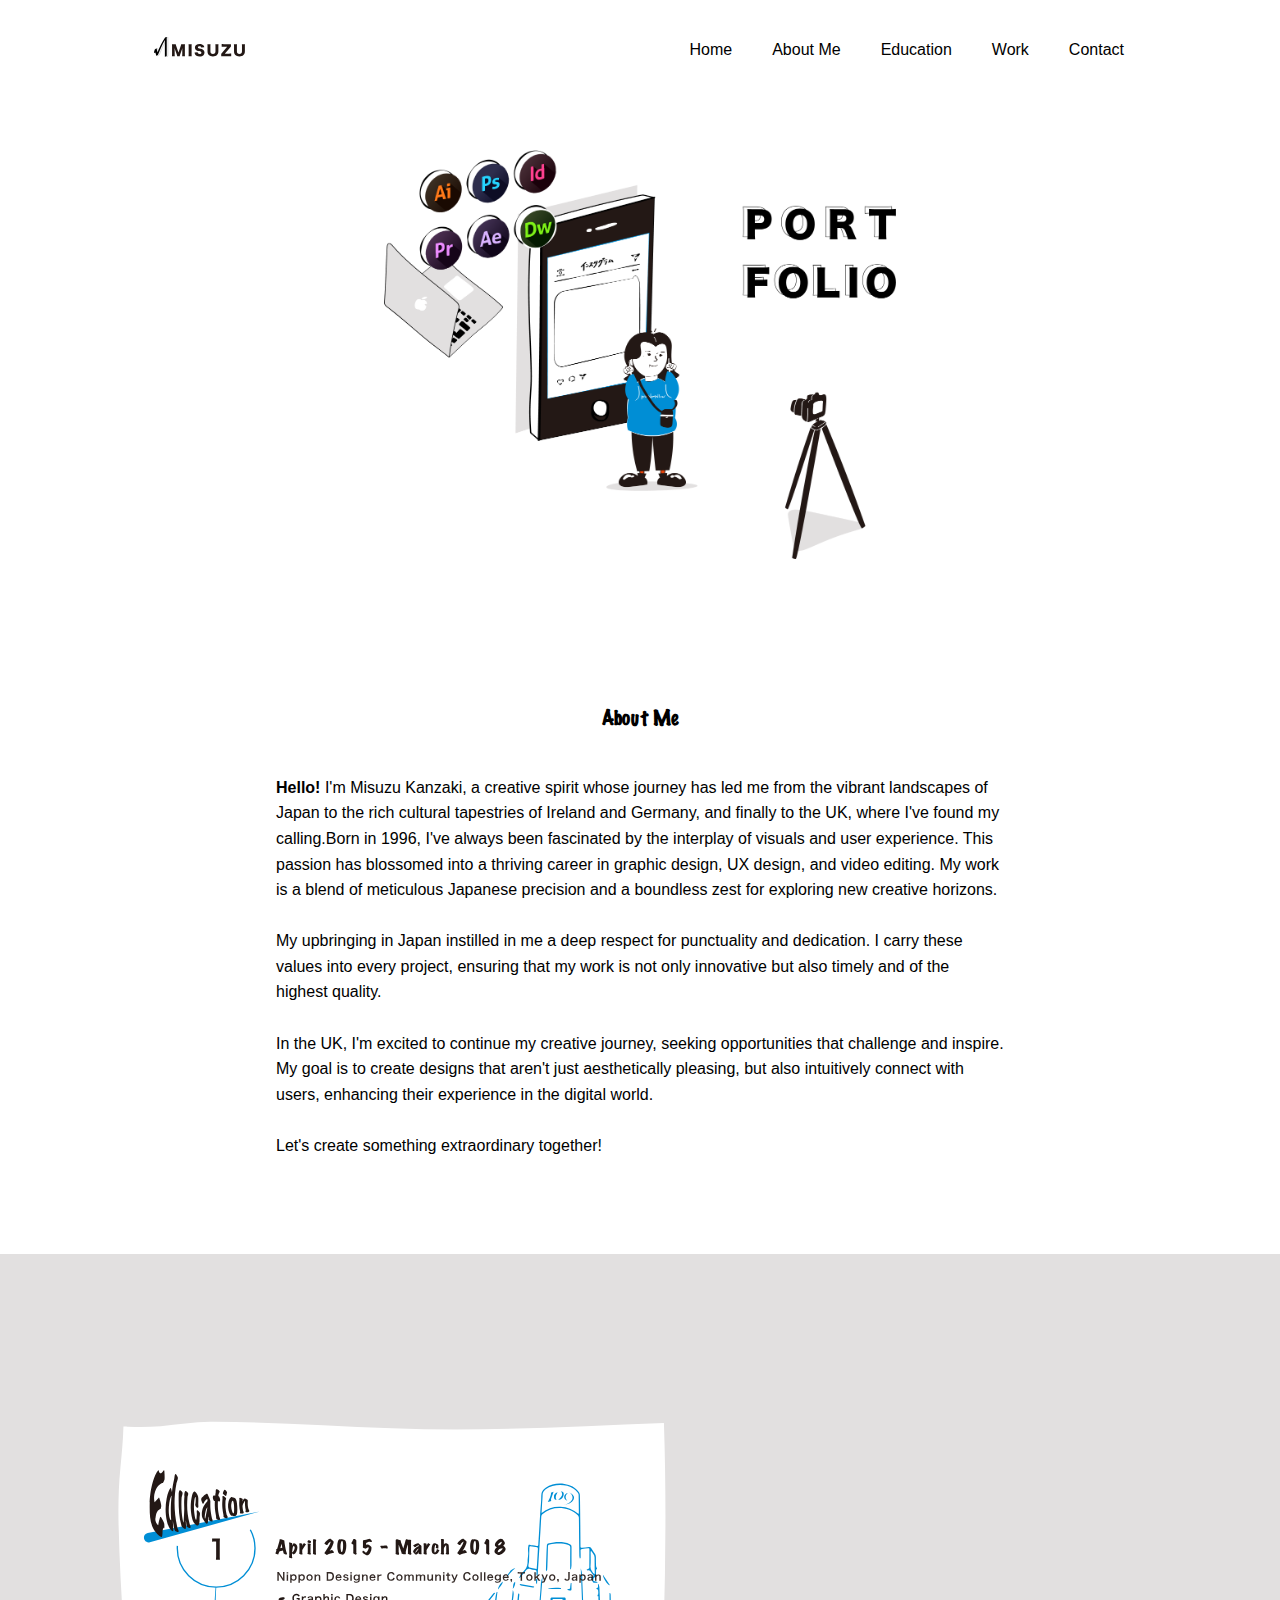
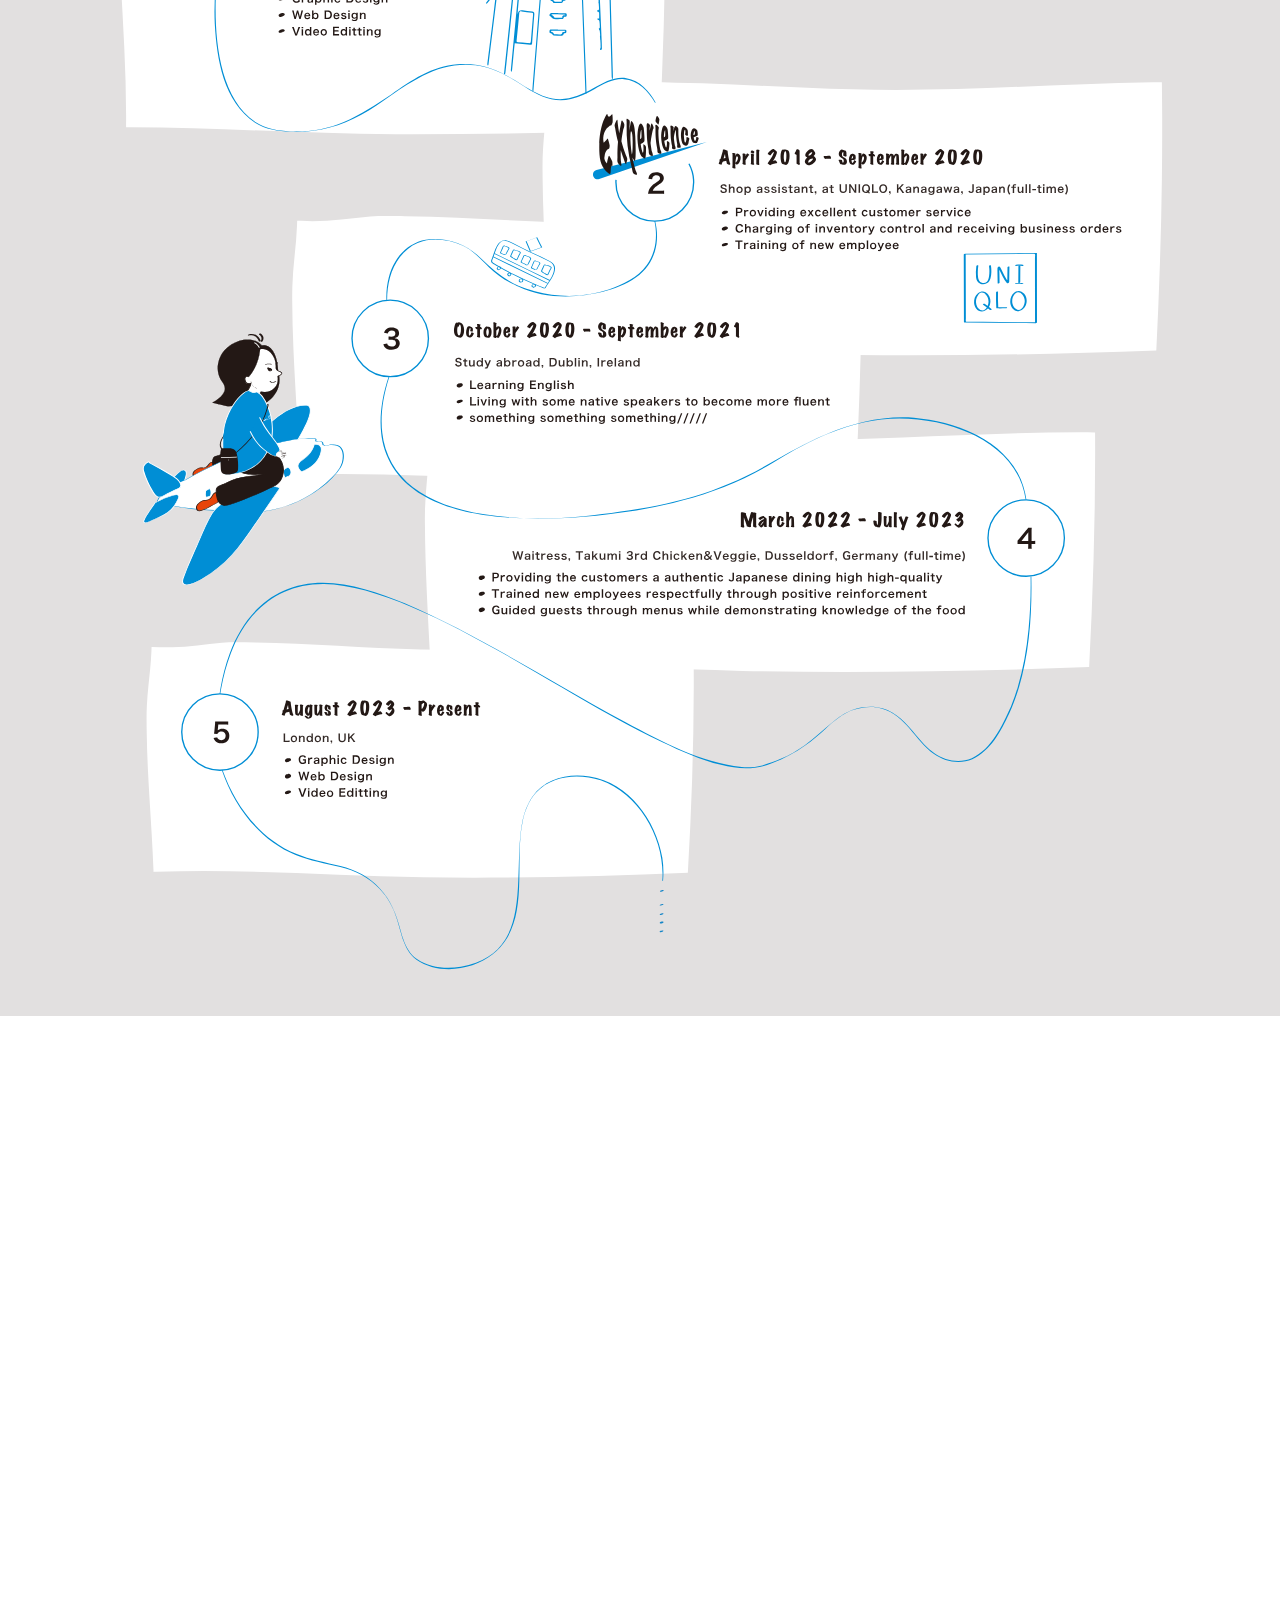
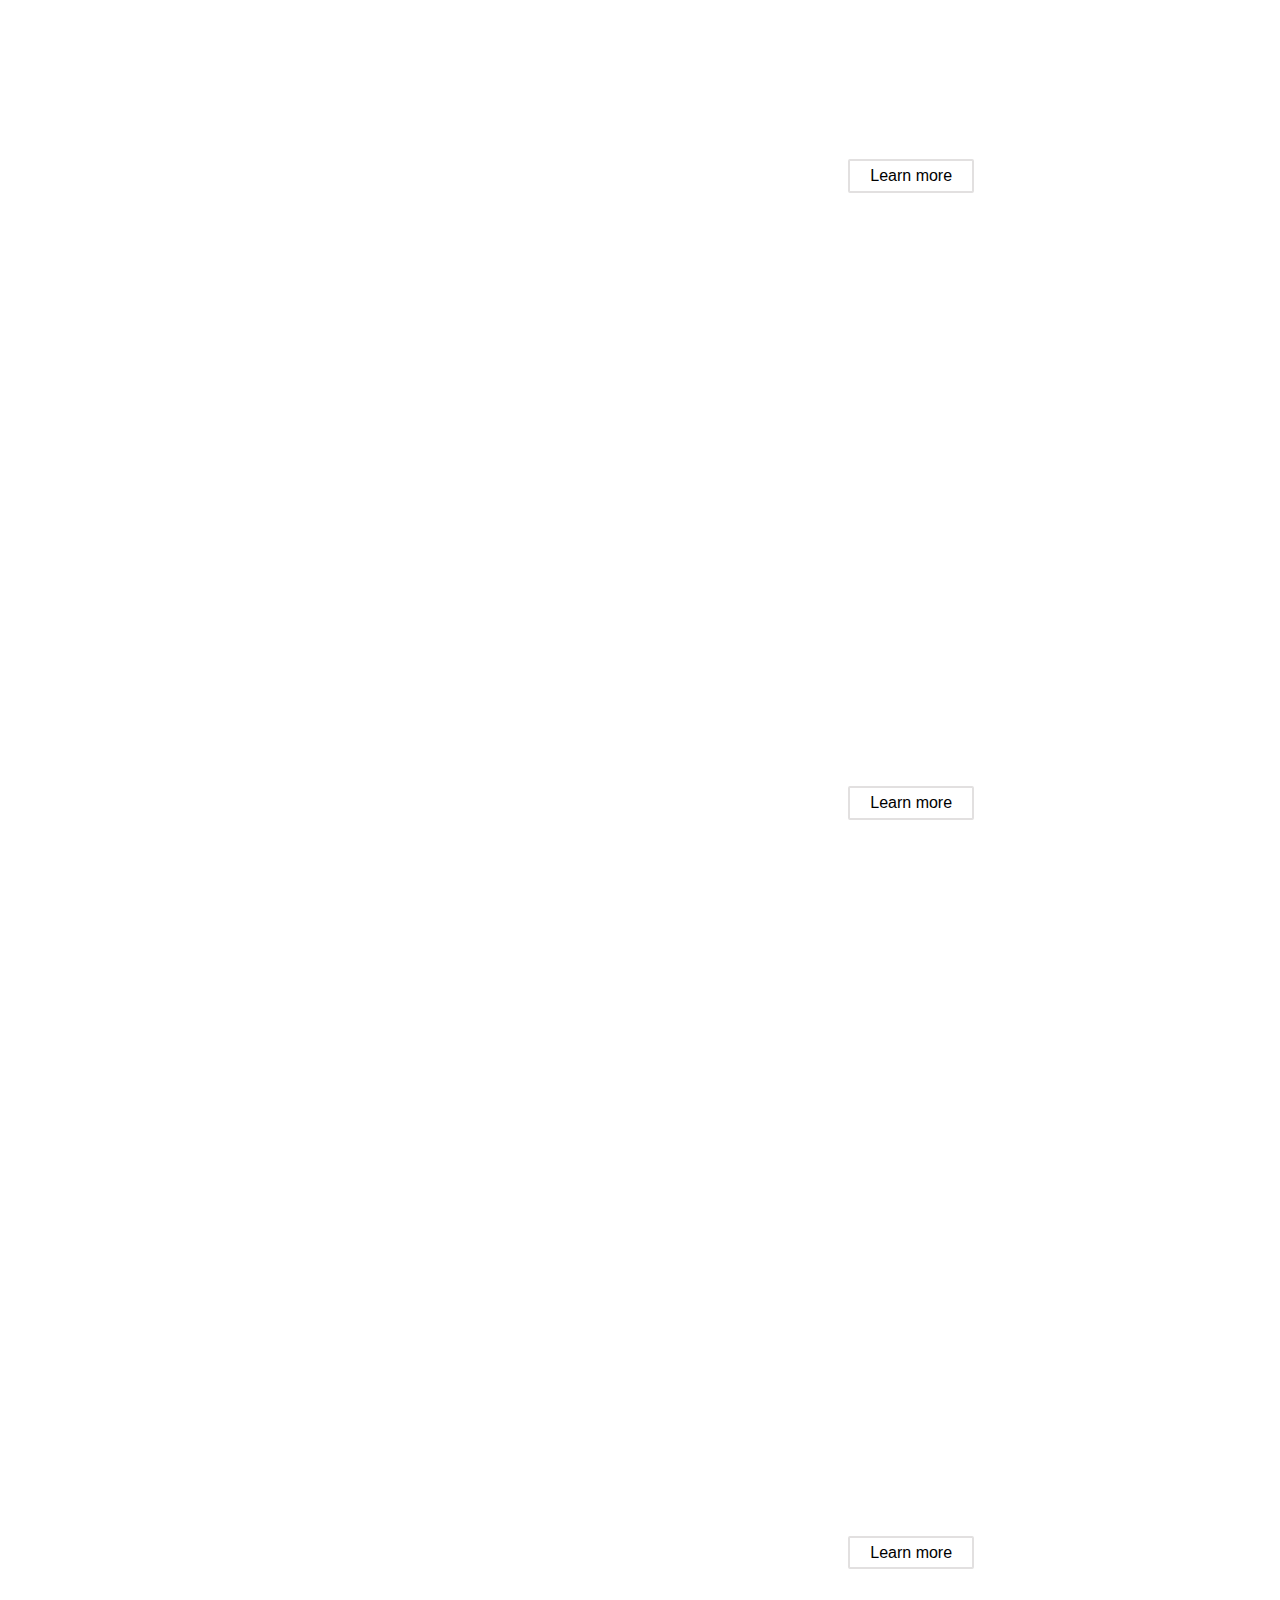
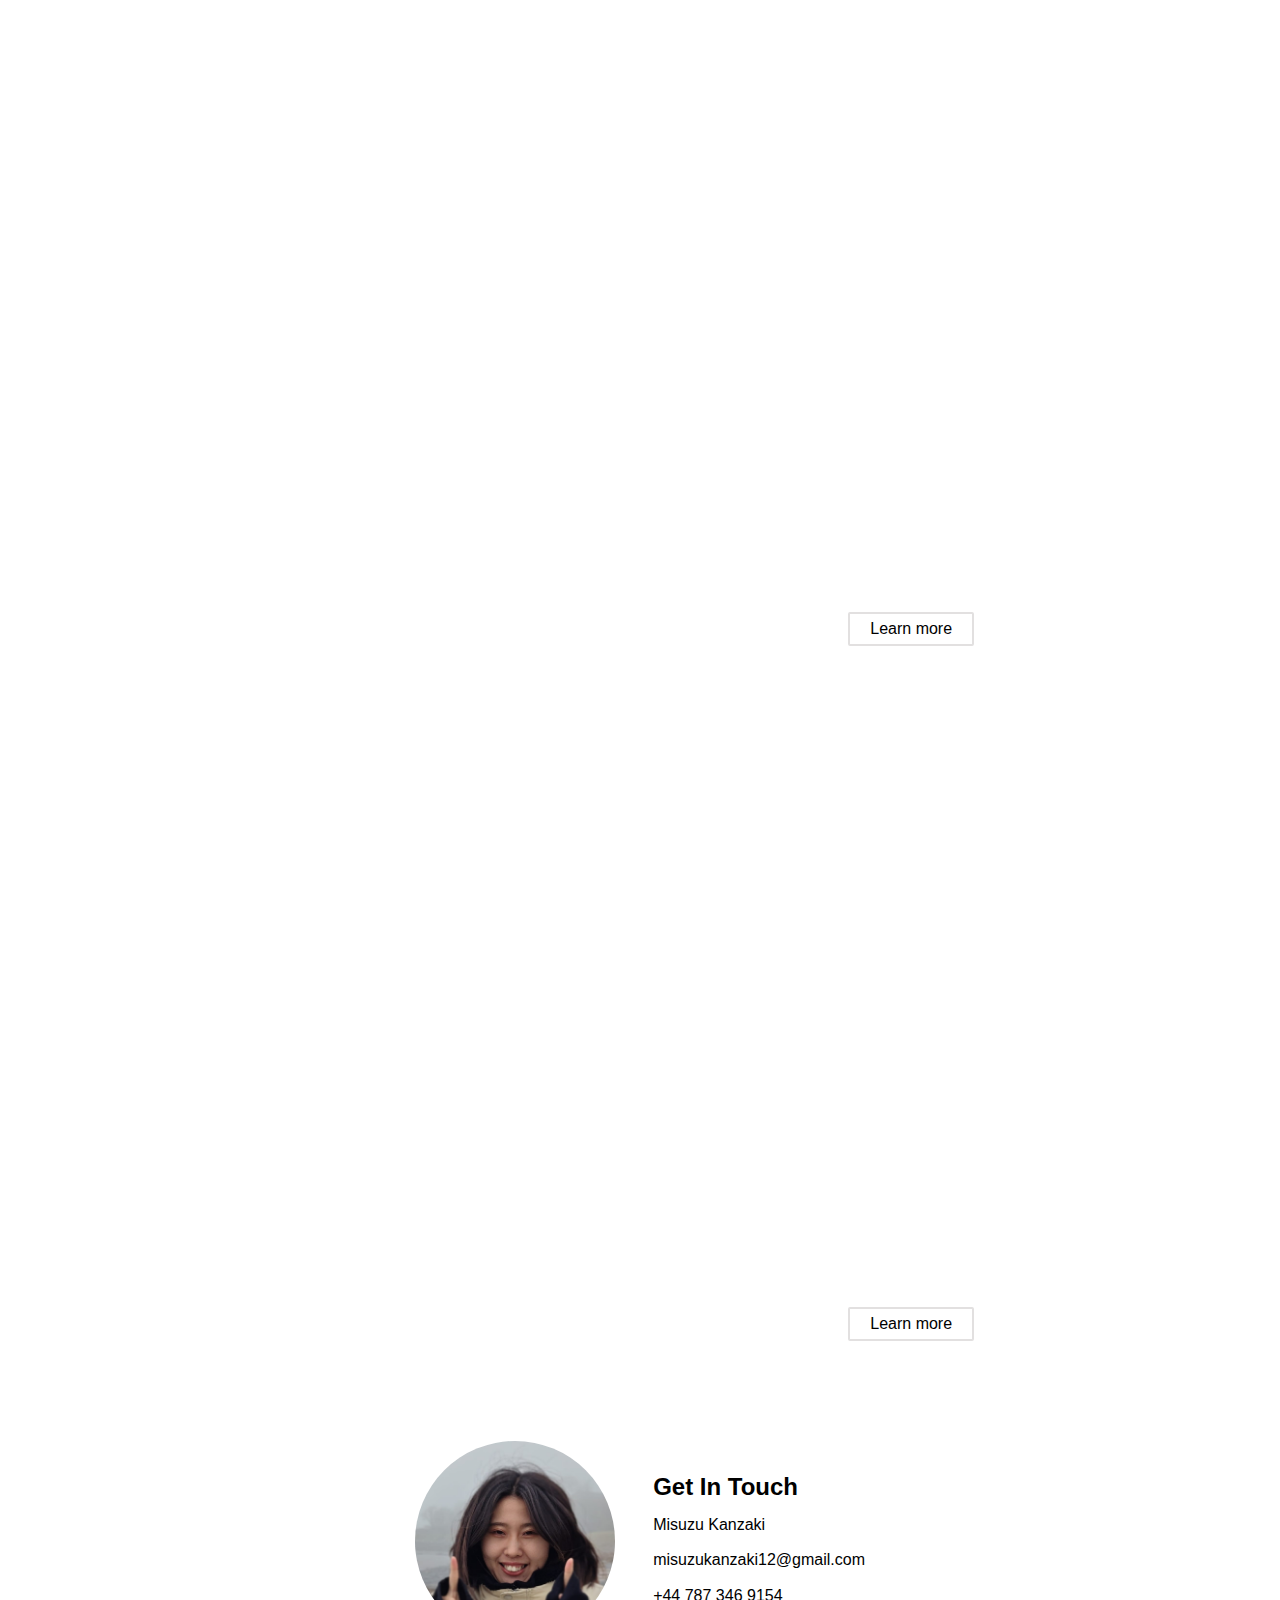
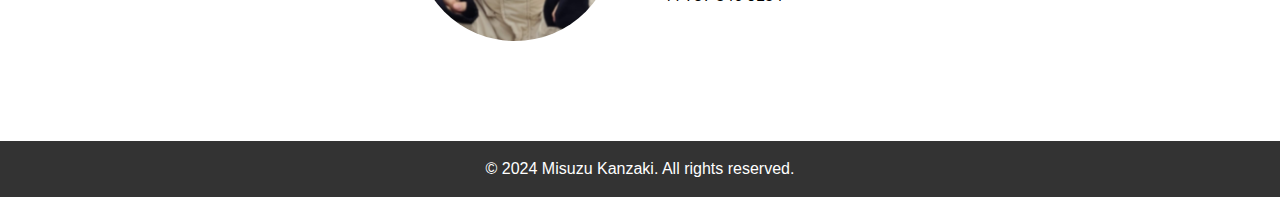
==== index.html @ 50c03e06 "Contact Page change and main image animations added" ====
<!DOCTYPE html>
<html lang="en">
  <head>
    <meta charset="UTF-8" />
    <meta name="viewport" content="width=device-width, initial-scale=1.0" />
    <title>Misuzu Portfolio</title>
    <link rel="stylesheet" href="style/global.css" type="text/css"/>
    <link rel="stylesheet" href="style/index.css" type="text/css"/>
    <script src="javascript/script.js"></script>
  </head>

  <body id="home">

    <header>

      <a id="logo" href="index.html">
        <img id="misuzu" src="images/index/misuzu.svg" alt="misuzu" />
      </a>
      
      <ul id="navlist" class="list">
        <li><a href="#home">Home</a></li>
        <li><a href="#about">About Me</a></li>
        <li><a href="#education">Education</a></li>
        <li><a href="#work">Work</a></li>
        <li><a href="#contact">Contact</a></li>
      </ul>

      <div id="menucontainer">
        <div id="togglebutton" class="hamburger" onclick="togglemenu()">☰</div>
        <ul id="navmenu" class="hidemenu">
          <li><a href="#home">Home</a></li>
          <li><a href="#about">About Me</a></li>
          <li><a href="#education">Education</a></li>
          <li><a href="#work">Work</a></li>
          <li><a href="#contact">Contact</a></li>
        </ul>
      </div>

    </header>

    <main>
      <div id="main-img-container">
        <img
          id="main-img"
          src="images/index/main.webp"
          alt="main"
        />
        <div id="white-flash"></div>
        <img id="flash" src="images/index/flash.svg" alt="flash">
        <img id="character" src="images/index/character.svg" alt="flash">
      </div>
      <section id="about">
        <h2>About Me</h2>
        <div class="content-wrapper">
          <p>
            <strong>Hello!</strong> I'm Misuzu Kanzaki, a creative spirit whose journey has led me from the vibrant landscapes of Japan to the rich cultural tapestries of Ireland and Germany, and finally to the UK, where I've found my calling.Born in 1996, I've always been fascinated by the interplay of visuals and user experience. This passion has blossomed into a thriving career in graphic design, UX design, and video editing. My work is a blend of meticulous Japanese precision and a boundless zest for exploring new creative horizons.

            <br><br>My upbringing in Japan instilled in me a deep respect for punctuality and dedication. I carry these values into every project, ensuring that my work is not only innovative but also timely and of the highest quality.

            <br><br>In the UK, I'm excited to continue my creative journey, seeking opportunities that challenge and inspire. My goal is to create designs that aren't just aesthetically pleasing, but also intuitively connect with users, enhancing their experience in the digital world.

            <br><br>Let's create something extraordinary together!
          </p>
        </div>
      </section>

      <section id="education">
        <img id="asset1" 
          src="images/index/asset 1.svg" 
          alt="asset 1" 
        />
        <div class="item">
          <img
            id="asset2"
            src="images/index/asset 2.svg"
            alt="asset 2"
            class="fade-in"
          />
        </div>
      </section>

      <section id="work">

          <div class="item">
            <img
              id="asset3"
              src="images/index/asset 3.webp"
              alt="asset 3"
              class="fade-in"
            />
          </div>
          
          <div class="item">
            <a href="html/branding.html" class="learn-more">Learn more</a>
          </div>

          <div class="item">
            <img
              id="asset4"
              src="images/index/asset 4.webp"
              alt="asset 4"
              class="fade-in"
            />
            <a href="html/editorial.html" class="learn-more">Learn more</a>
          </div>

          <div class="item">
            <img
              id="asset5"
              src="images/index/asset 5.webp"
              alt="asset 5"
              class="fade-in"
            />
            <a href="html/logo.html" class="learn-more">Learn more</a>
          </div>

          <div class="item">
            <img
              id="asset6"
              src="images/index/asset 6.webp"
              alt="asset 6"
              class="fade-in"
            />
            <a href="html/package.html" class="learn-more">Learn more</a>
          </div>

          <div class="item">
            <img
              id="asset7"
              src="images/index/asset 7.webp"
              alt="asset 7"
              class="fade-in"
            />
            <a href="html/web.html" class="learn-more">Learn more</a>
          </div>
          
      </section>

      <section id="contact">
        <img id="me" src="/images/index/me.jpg" alt="me">
        <div class="contact-container">
          <div class="contact-information-container">
            <h2>Get In Touch</h2>
            <p>Misuzu Kanzaki</p>
            <p>misuzukanzaki12@gmail.com</p>
            <p>+44 787 346 9154</p>
          </div>
        </div>
      </section>
    </main>

    <footer>
      <p>© 2024 Misuzu Kanzaki. All rights reserved.</p>
    </footer>

  </body>
</html>
---- style/global.css ----
/*typography*/
@font-face {
    font-family: "marker";
    src: url("../fonts/MarkerFelt.woff");
  }

/*Website format*/
* {
    margin: 0;
    padding: 0;
    box-sizing: border-box;
  }
  
  body {
    font-family: "segoe ui", tahoma, geneva, verdana, sans-serif;
    line-height: 1.6;
    margin: 0;
    padding: 100px 0 0 0;
    background-color: #ffffff;
  }
  
  h1,
  h2,
  h3,
  h4,
  h5,
  h6 {
    font-family: "montserrat", sans-serif;
  }

/*Header*/
header {
    display: flex;
    align-items: center;
    justify-content: space-between;
    padding: 5px 10px;
    position: fixed;
    top: 0px;
    left: 0;
    right: 0;
    z-index: 1000;
    background-color: #fff;
    height: 100px;
}
  
#logo {
    height: 35px;
    font-family: "marker";
    margin: 0 0 0 10%;
}
  
#misuzu {
    height: 20px;
    font-family: "marker";
    margin: 5% 0 0 20%;
}
  
#navlist {
    list-style-type: none;
    padding: 0;
    margin: 0 10% 0 0;
    display: flex;
}
  
#navlist li {
    margin: 10px 20px;
}
  
#navlist li a {
    text-decoration: none;
    color: inherit;
    white-space: nowrap;
}

#navlist li a :nth-child(1) {
  border-bottom: 1px solid black;
}
  
#navlist li a:hover {
    color: #007bff;
}
  
/* hamburger menu */
#menucontainer {
    position: fixed;
    top: 0;
    right: -250px;
    width: 250px;
    height: 100%;
    background-color: #e2e0e0;
    transition: right 0.3s ease;
    display: flex;
    flex-direction: column;
    align-items: center;
}
  
#togglebutton {
    cursor: pointer;
    font-size: 24px;
    position: fixed;
    right: 10%;
    top: 15px;
    z-index: 2;
    display: none;
}

#togglebutton.active {
    position:absolute;
    top: 18px;
    right: 8%;
}
  
#navmenu {
    width: 100%;
    list-style: none;
    padding: 20px 0;
    margin-top: 60px;
    text-align: center;
    font-size: 1.5em;
}
  
#navmenu li a {
    color: black;
    text-decoration: none;
    padding: 10px 20px;
    display: block;
}
  
#navmenu li a:hover {
    color: rgba(0, 162, 255, 0.952);
    transition: all ease-in-out 0.3s;
}
  
.showMenu {
    right: 0;
}

footer {
  background: #333;
  color: #fff;
  text-align: center;
  padding: 10px 0;
  width: 100%;
}

#misuzu-footer {
  height: 15px;
  margin: 10px auto;
}

#footer2 {
  background: #e2e0e0;
  color: black;
  text-align: center;
  padding: 10px 0;
  width: 100%;
}

#license {
  font-size: 0.5em;
}

/*Screen Formats*/
@media (max-width: 768px) {
    header {
      height: 75px;
      flex-direction: column;
      padding: 20px 0;
      align-items: flex-start;
    }

    #logo {
        margin: 0;
    }
    
    #togglebutton {
      display: block;
    }
  
    #navlist {
      display: none;
    }
  
    #togglebutton {
      right: 5%;
    }
  
    #menucontainer {
      right: -100%;
    }
  
    #copyright {
      font-size: 0.8em;
    }
  }
  

/*Javascript Functions*/
.fade-in {
    opacity: 0;
    transform: translateY(50px);
    transition: opacity 1s, transform 1s; 
}
  
.fade-in.is-visible {
    opacity: 1;
    transform: translateY(0); 
}

.simple-fade-in {
    opacity: 0;
    transition: opacity 2s; 
}
  
.simple-fade-in.is-visible {
    opacity: 1; 
}

@keyframes fadeIn {
  from {
    opacity: 0;
  }
  to {
    opacity: 1;
  }
}
---- style/index.css ----
@font-face {
  font-family: "marker";
  src: url("../fonts/MarkerFelt.woff");
}

#main-img-container {
  position: relative;
  display: block;
  width: 40%;  /* This controls the size of the main image and its container */
  margin: 50px auto;
  height: auto;  /* Adjust based on your design needs */
  overflow: hidden;
}

#main-img {
  display: block;
  width: 100%;  /* This makes the main image fill its container */
  height: auto;  /* Maintain aspect ratio */
}

#flash, #white-flash, #character {
  position: absolute;
  display: block;
  opacity: 0;  /* Start hidden and can be animated to appear */
}

#flash {
  width: 6%;  /* Adjust sizing relative to container */
  top: 57%;   /* Adjust positioning */
  left: 75%;
  animation: whiteFlashAnimation 1s forwards;
  animation-delay: 1s;
}

#white-flash {
  top: 0%; 
  left: 0%;
  width: 120%;
  height: 200%;
  transform: translate(-50%, -50%);
  background: radial-gradient(circle, rgba(255, 255, 255, 1) 100%, rgba(255, 255, 255, 0) 40%);
  animation: whiteFlashAnimation 1s forwards;
  animation-delay: 1.5s;
}

#character {
  width: 17%;  /* Adjust sizing relative to container */
  top: 41.8%;
  left: 41%;
  transform: translate(-50%, -50%);
  animation: characterFadeIn 2s forwards;
  animation-delay: 2.6s;
}

#asset1 {
  margin: 0 auto;
}

#asset2 {
  display: none;
  margin-top:-200px;
  margin-bottom:-50px;
}

#asset3,
#asset4,
#asset5,
#asset6,
#asset7 {
  display: block;
  margin: auto;
  padding: 50px 0px 0px;
  width: 60%;
  padding: 10px;
}

/*About Section*/
#about {
  padding-top: 75px;
  margin:0px auto 0 auto;
  width: 60%;
  overflow: hidden;
  background-color: #fff;
}

#about img {
  max-width: 200px;
  box-shadow: #333;
  margin: 20px 0px;
  border-radius: 100%;
}

#about h2 {
  padding: 20px 20px;
  text-align: center;
  font-family: marker;
  font-size: 1.2em;
}

#about p {
  padding: 20px 20px;
}

.p2 {
  margin: -20px 40px;
}

/*Education Section*/

#education {
  padding-top: 75px;
  margin-top: 75px;
  position: relative;
  background-color: #e2e0e0;
}

/*Work Section*/

#work {
  padding-top: 100px;
  position: relative;
  background-color: #fff;
  overflow: hidden;
  margin: 100px auto 0 auto;
  width: 90%;
}

.item {
  display: flex;
  flex-direction: column;
  align-items: flex-start;
}

.learn-more {
  display: inline-block;
  color: black;
  padding: 2px 20px;
  border-radius: 2px;
  text-align: right;
  margin: 20px 21% 100px auto;
  border: 2px solid #e2e0e0;
  text-decoration: none;
  transition: 0.2s ease-in-out;
}

.learn-more:hover {
  background-color: #e2e0e0;
}

/*Contact Section*/

#contact {
  max-width: 450px;
  margin: 0px auto 100px auto;
  display: flex;
  justify-content: space-between;
  align-items: center;
}

#contact-container {
  display: flex;
  flex-direction: row;
}

#me {
  height: 200px; 
  border-radius: 50%; 
}

#contact-information-container {
  flex: 1;
}

#contact-information-container h2, p {
  flex: 1;
  padding:5px 0;
}


@media (max-width: 1199px) {

  #asset3,
  #asset4,
  #asset5,
  #asset6,
  #asset7 {
    width: 80%;
    margin-top: 0px;
  }

  #about {
    width: 100%;
  }

  #about p {
    padding: 20px;
  }

  .learn-more {
    margin-right: 10%;
  }
}

@media (max-width: 768px) {

  #main-img {
    width: 100%;
    padding: 10px;
  }

  #about {
    width: 100%;
  }

  #about p {
    padding: 0px 20px 50px;
    font-size: 1em;
  }

  #asset1 {
    display: none;
  }

  #asset2 {
    display: block;
  }

  #work {
    width: 100%;
    margin: 0;
    padding: 10px;
  }

  #asset2,
  #asset3,
  #asset4,
  #asset5,
  #asset6,
  #asset7 {
    width: 100%;
    padding: 0;
  }

  .learn-more {
    margin-right: 0%;
    margin-bottom: 40px;
  }

  #contact {
    padding: 50px;
  }

  #contact h2 {
    font-size: 1em;
  }

  #contact p {
    padding: 2px 0;
    font-size: 0.7em;
  }

  #me {
    height: 100px; 
    border-radius: 50%; 
  }
}

@keyframes flashAnimation {
  from { opacity: 0; }
  to { opacity: 1; }
}

@keyframes characterFadeIn {
  from { opacity: 0; }
  to { opacity: 1; }
}


@keyframes whiteFlashAnimation {
  0%, 100% {
    opacity: 0;  /* Make the flash completely transparent at the start and end */
  }
  50% {
    opacity: 1;  /* Fully visible at the midpoint of the animation */
  }
}
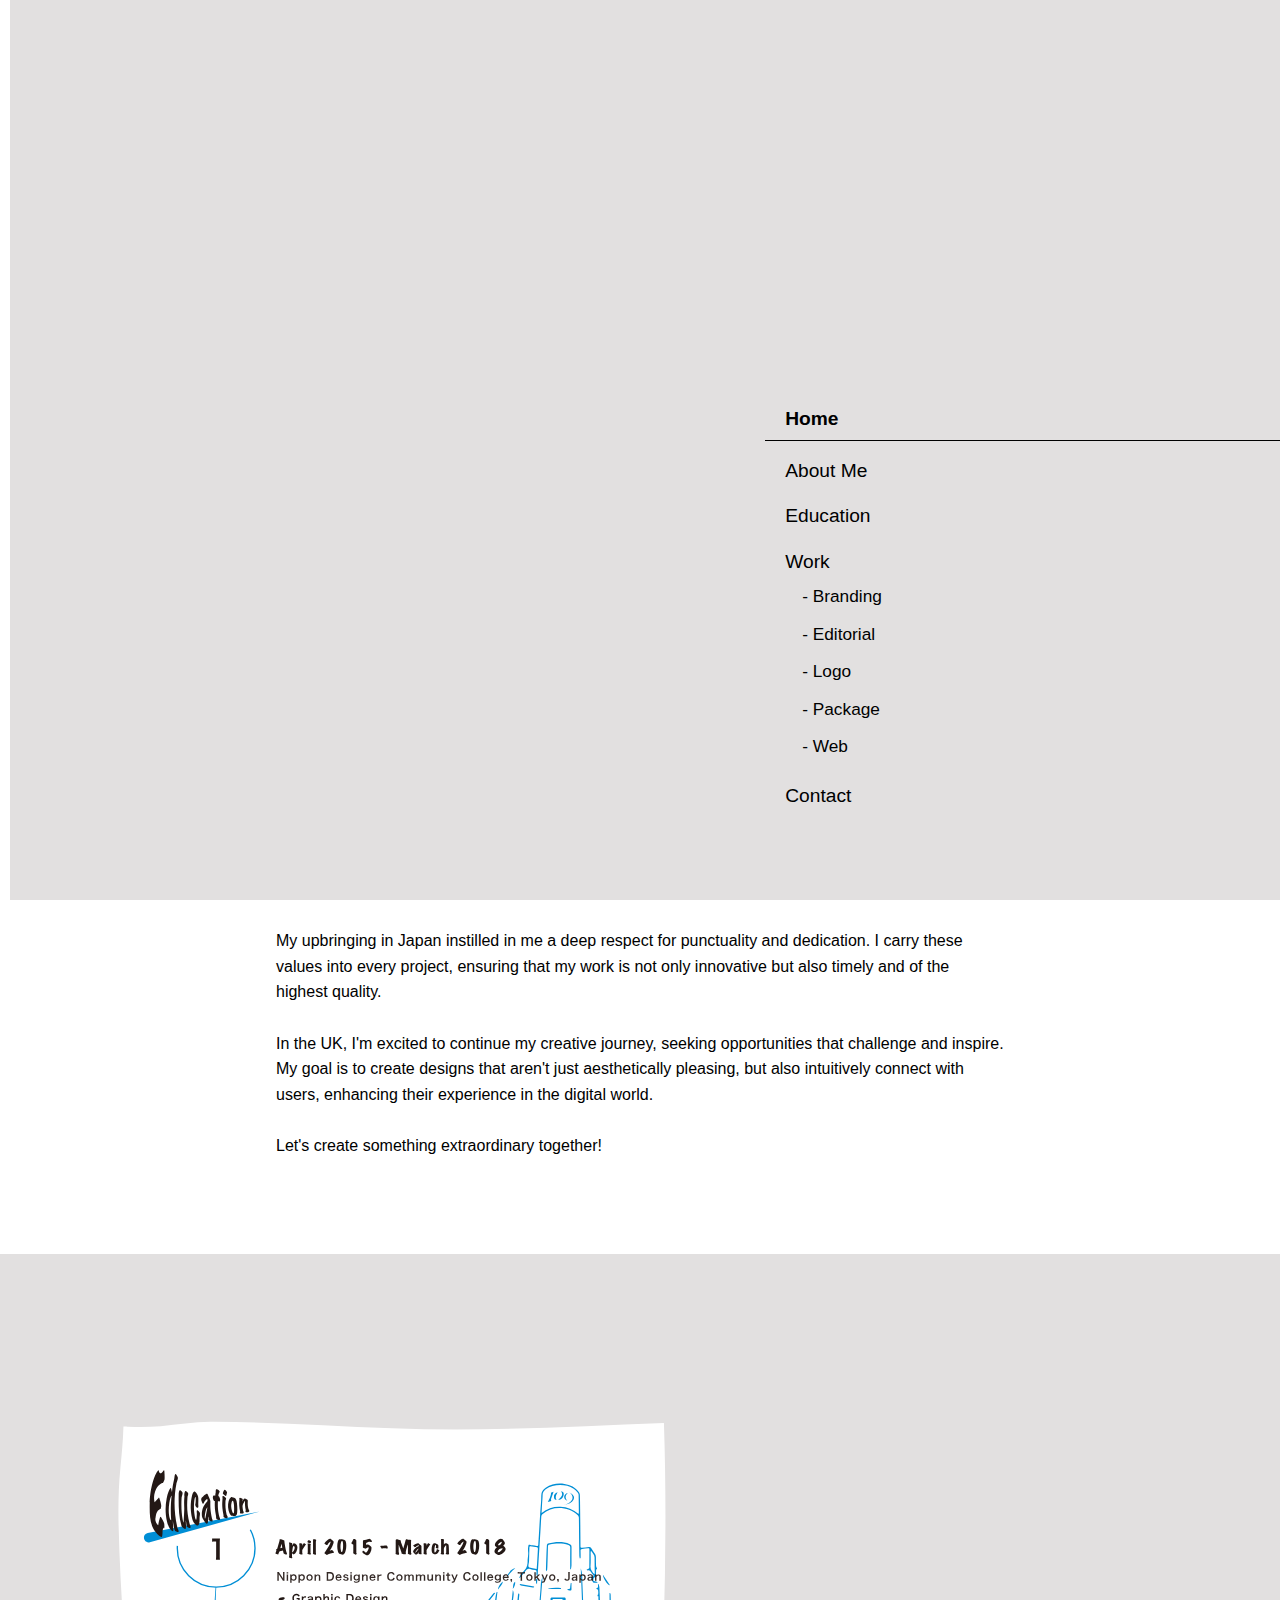
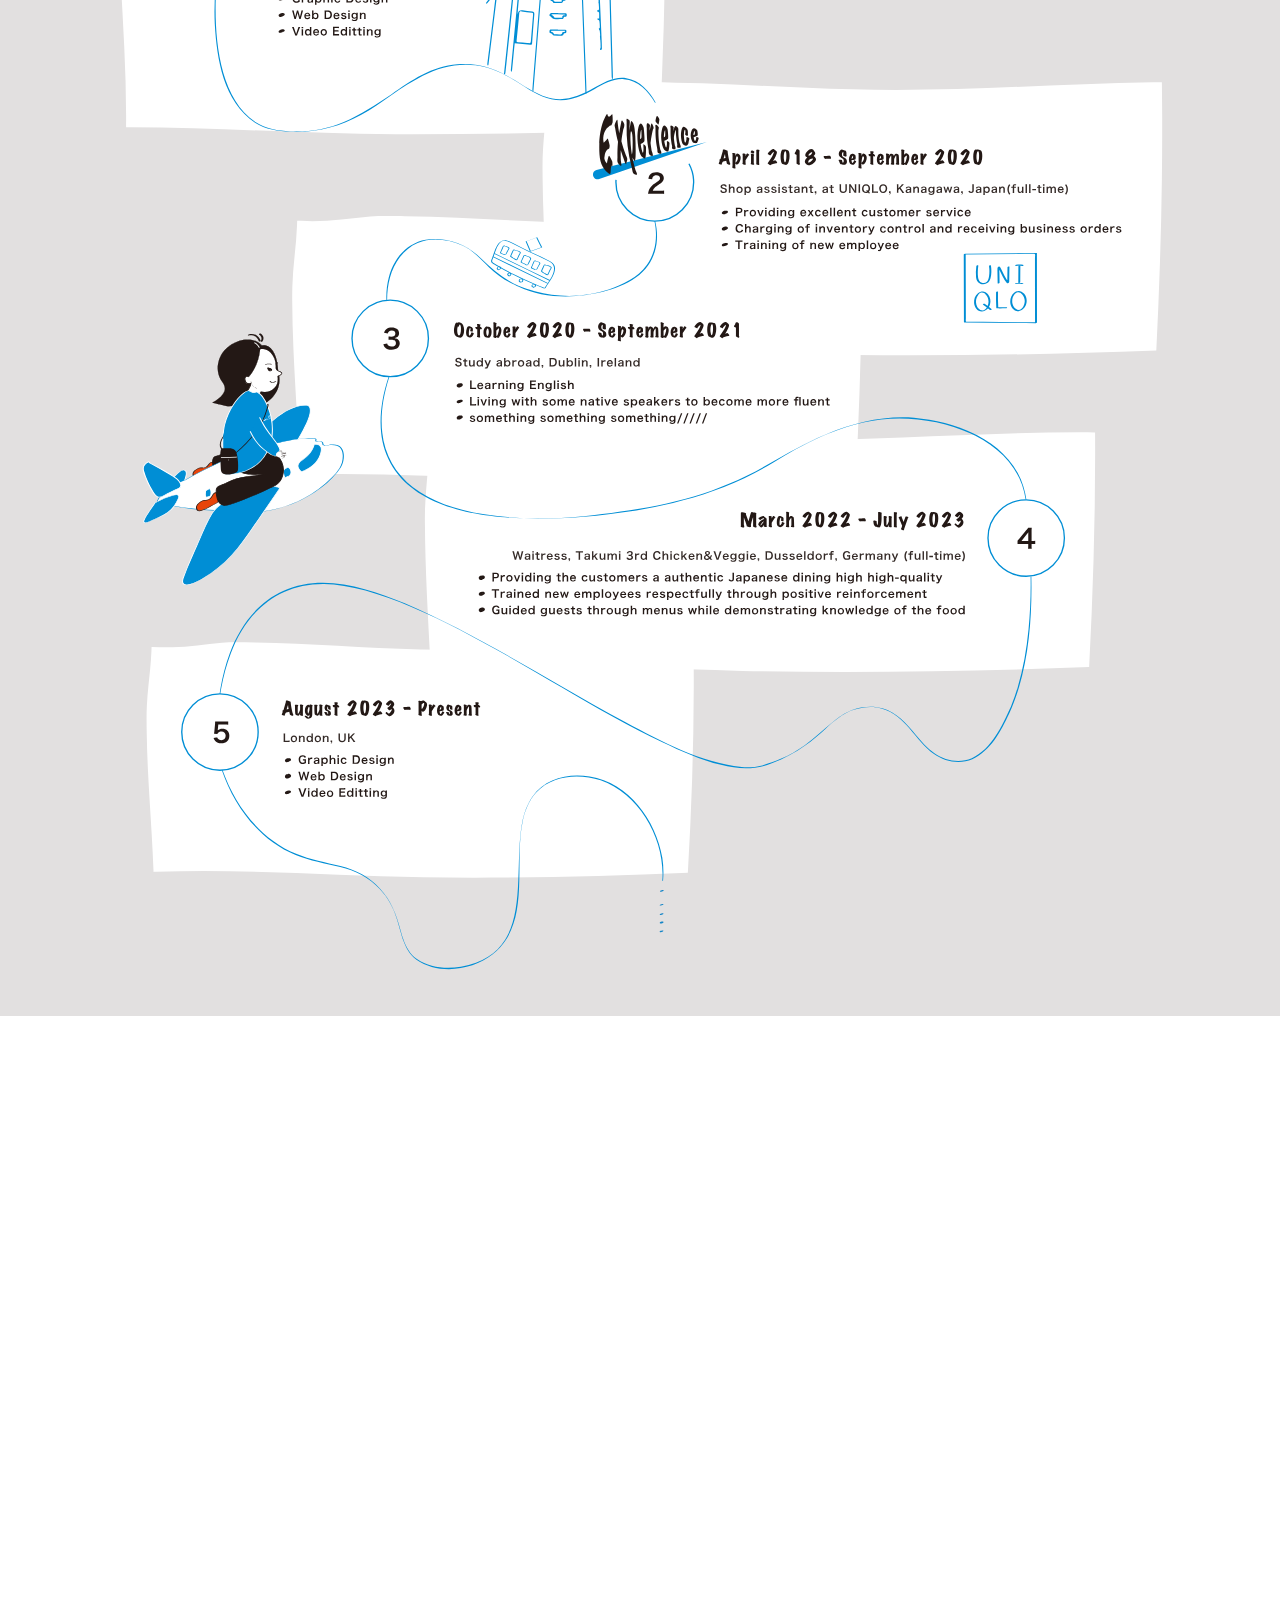
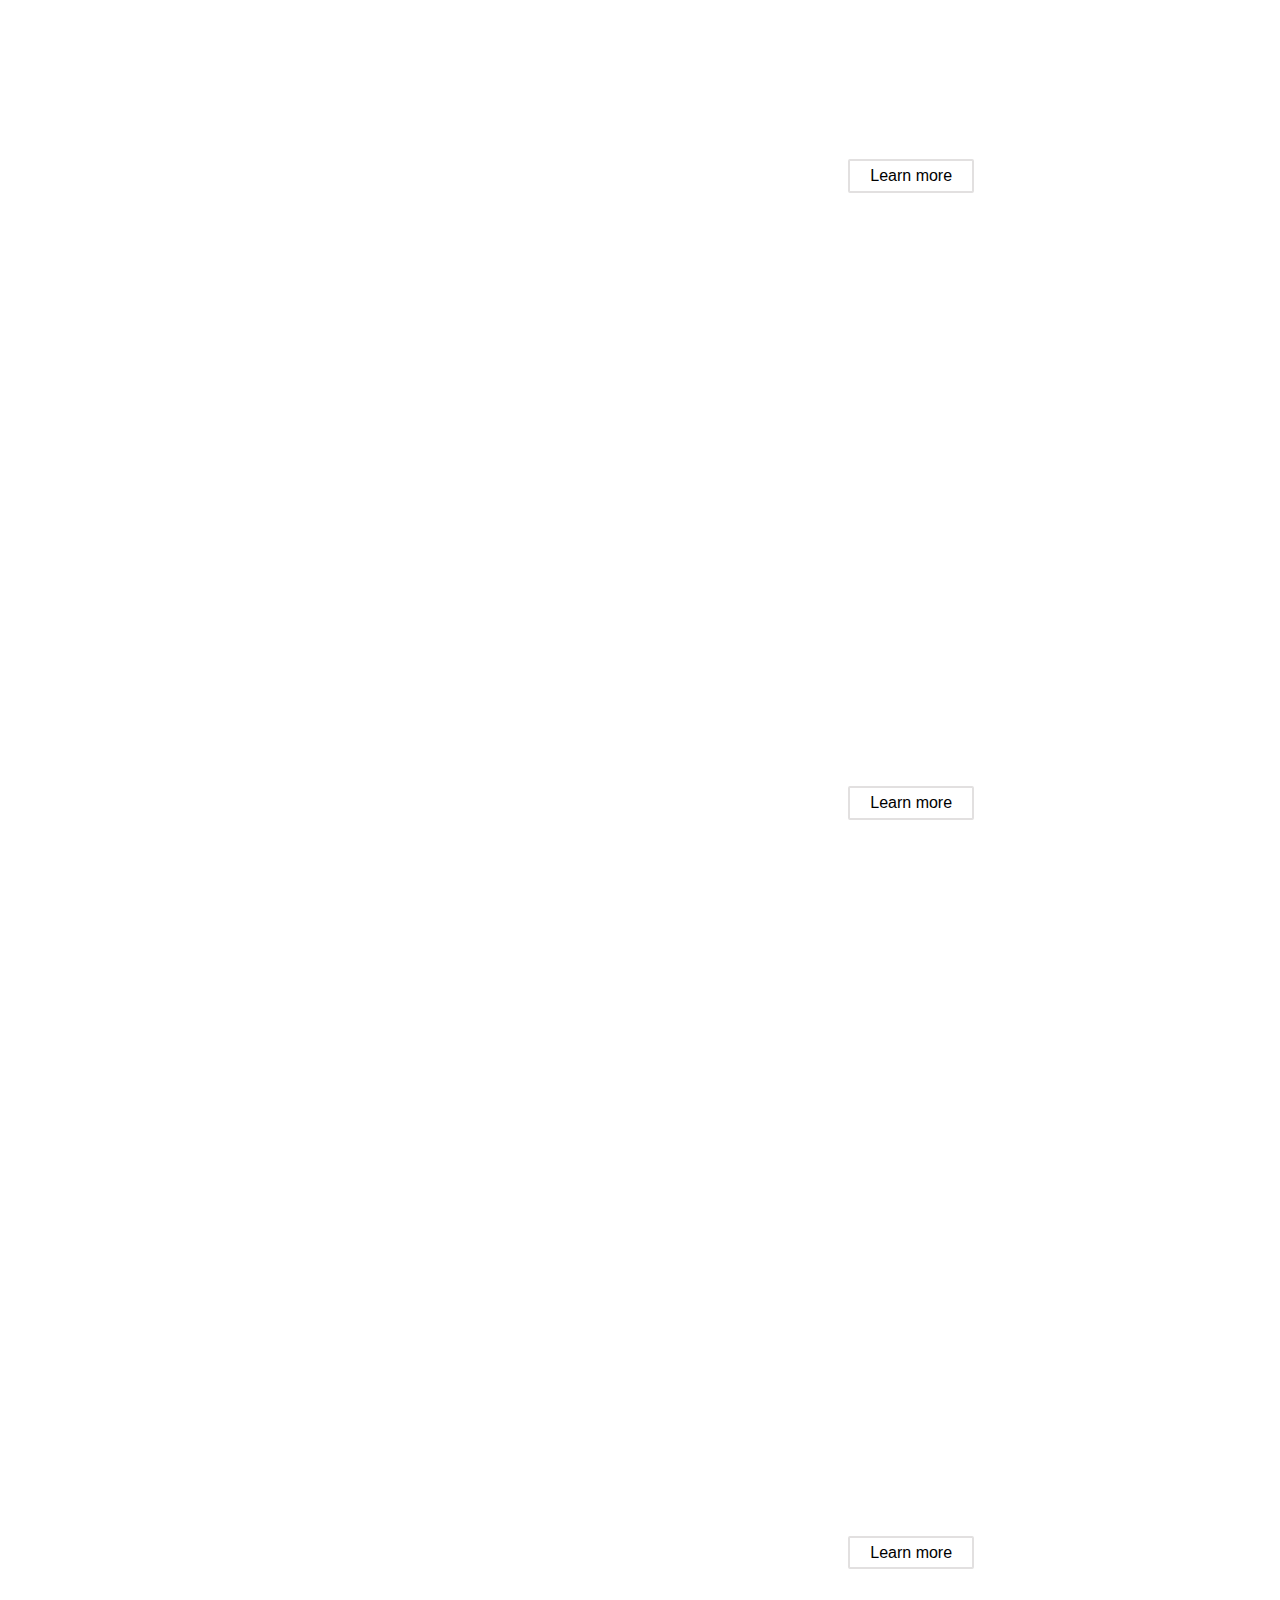
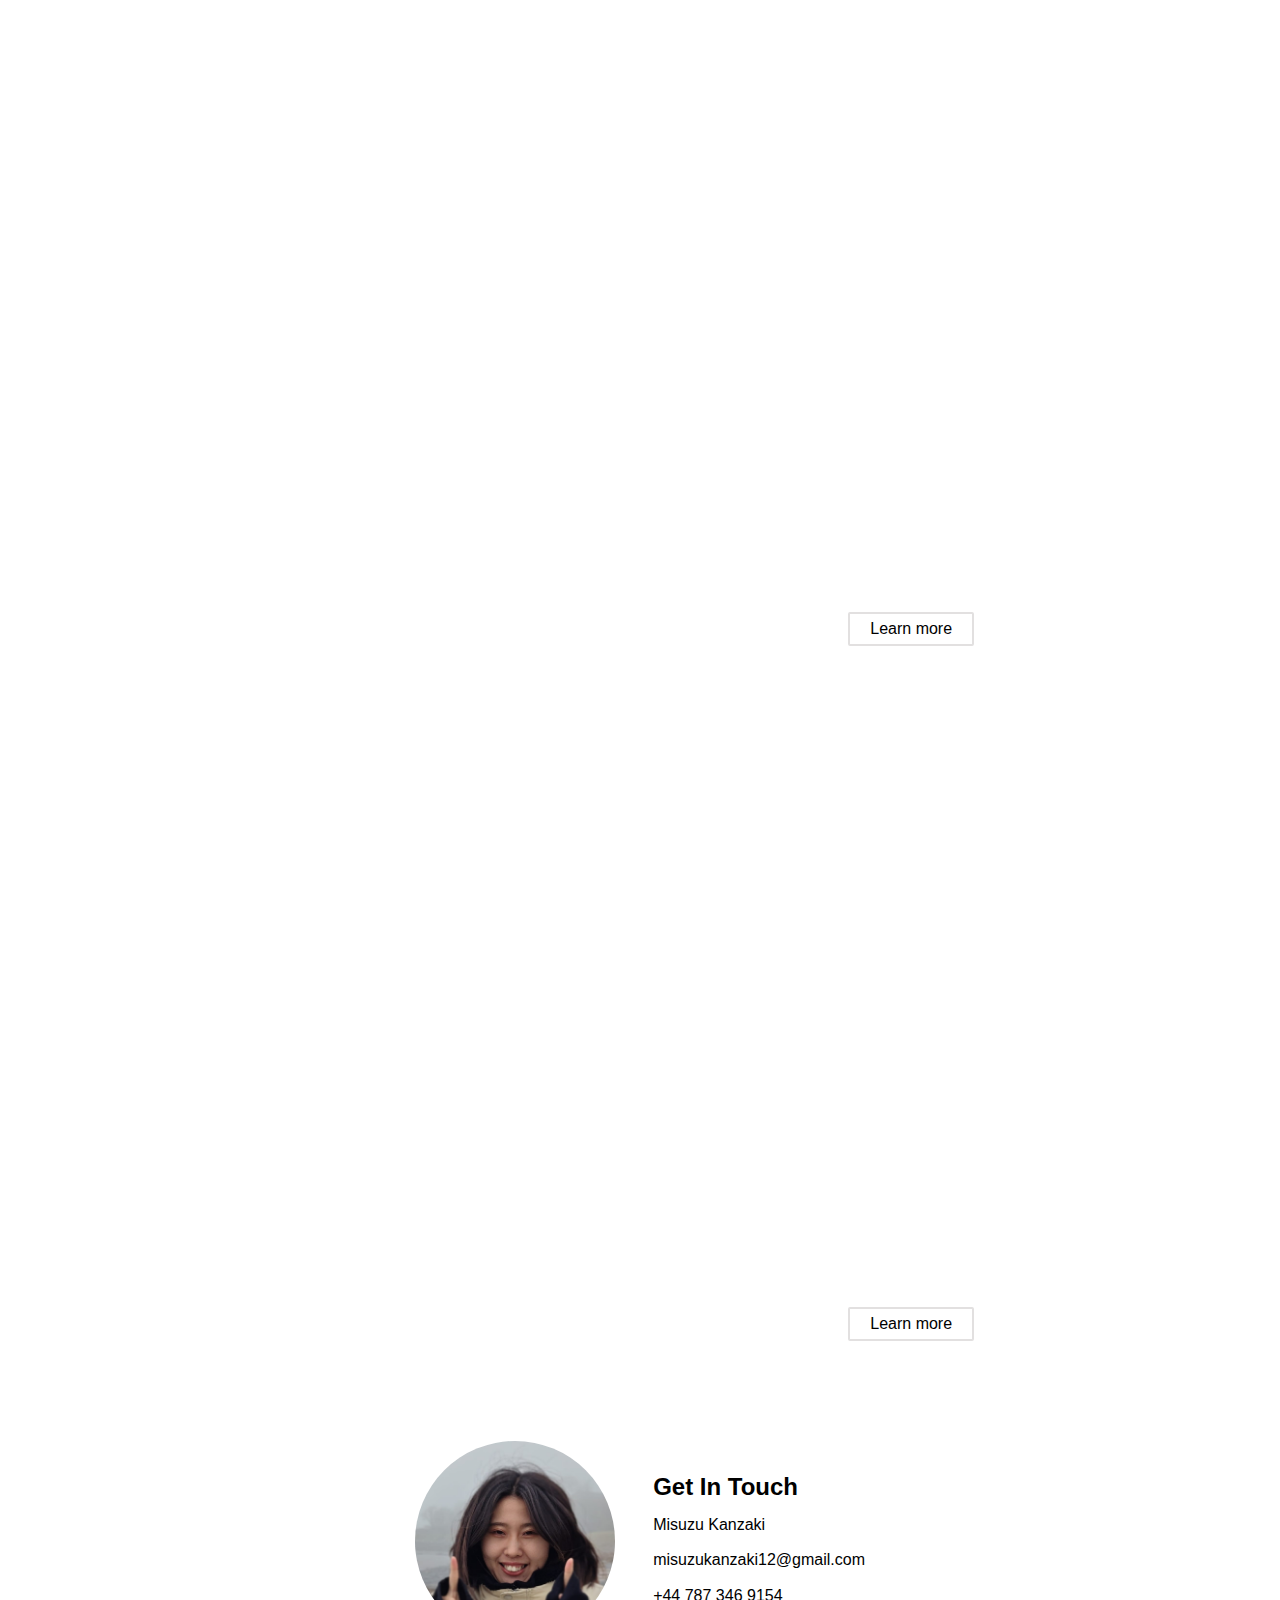
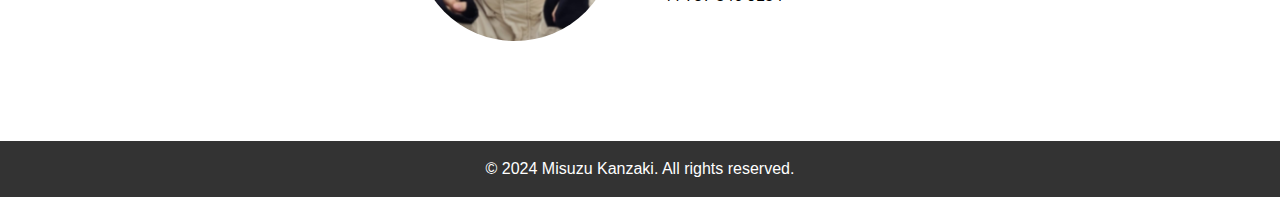
==== commit f770107b: "Side menu update" ====
--- a/index.html
+++ b/index.html
@@ -32,6 +32,11 @@
           <li><a href="#about">About Me</a></li>
           <li><a href="#education">Education</a></li>
           <li><a href="#work">Work</a></li>
+          <li><a href="html/branding.html">- Branding</a></li>
+          <li><a href="html/editorial.html">- Editorial</a></li>
+          <li><a href="html/logo.html">- Logo</a></li>
+          <li><a href="html/package.html">- Package</a></li>
+          <li><a href="html/web.html">- Web</a></li>
           <li><a href="#contact">Contact</a></li>
         </ul>
       </div>
@@ -137,7 +142,7 @@
       </section>
 
       <section id="contact">
-        <img id="me" src="/images/index/me.jpg" alt="me">
+        <img id="me" src="images/index/me.jpg" alt="me">
         <div class="contact-container">
           <div class="contact-information-container">
             <h2>Get In Touch</h2>
--- a/style/global.css
+++ b/style/global.css
@@ -84,8 +84,7 @@
 #menucontainer {
     position: fixed;
     top: 0;
-    right: -250px;
-    width: 250px;
+    width: 100%;
     height: 100%;
     background-color: #e2e0e0;
     transition: right 0.3s ease;
@@ -113,16 +112,16 @@
 #navmenu {
     width: 100%;
     list-style: none;
-    padding: 20px 0;
-    margin-top: 60px;
-    text-align: center;
+    margin: 30% 2% 0 120%;
+    text-align: left;
     font-size: 1.5em;
 }
   
 #navmenu li a {
+    font-size: 0.8em;
     color: black;
     text-decoration: none;
-    padding: 10px 20px;
+    padding: 15px 20px;
     display: block;
 }
   
@@ -130,7 +129,35 @@
     color: rgba(0, 162, 255, 0.952);
     transition: all ease-in-out 0.3s;
 }
-  
+
+#navmenu li:first-child {
+  padding: 5px 0px;
+  border-bottom: 1px solid black;
+  font-weight: 700;
+}
+
+#navmenu li a:first-child {
+  padding-bottom: 0px;
+}
+
+#navmenu li:nth-child(n+5) a {
+  padding:5px 30px;
+}
+
+#navmenu li:nth-child(10) a {
+  padding: 15px 20px;
+  border-left: 0;
+}
+
+#navmenu li:nth-child(5),
+#navmenu li:nth-child(6),
+#navmenu li:nth-child(7),
+#navmenu li:nth-child(8),
+#navmenu li:nth-child(9) {
+  font-size: 0.9em;
+  margin-left: 7px;
+}
+
 .showMenu {
     right: 0;
 }
--- a/style/index.css
+++ b/style/index.css
@@ -29,7 +29,7 @@
   top: 57%;   /* Adjust positioning */
   left: 75%;
   animation: whiteFlashAnimation 1s forwards;
-  animation-delay: 1s;
+  animation-delay: 0.6s;
 }
 
 #white-flash {
@@ -40,7 +40,7 @@
   transform: translate(-50%, -50%);
   background: radial-gradient(circle, rgba(255, 255, 255, 1) 100%, rgba(255, 255, 255, 0) 40%);
   animation: whiteFlashAnimation 1s forwards;
-  animation-delay: 1.5s;
+  animation-delay: 0.9s;
 }
 
 #character {
@@ -49,7 +49,7 @@
   left: 41%;
   transform: translate(-50%, -50%);
   animation: characterFadeIn 2s forwards;
-  animation-delay: 2.6s;
+  animation-delay: 1.7s;
 }
 
 #asset1 {
@@ -203,9 +203,14 @@
 
 @media (max-width: 768px) {
 
-  #main-img {
-    width: 100%;
-    padding: 10px;
+  #main-img-container {
+    position: relative;
+    display: block;
+    width: 100%;
+    padding: 20px;
+    height: auto;  
+    overflow: hidden;
+    margin: 0;
   }
 
   #about {
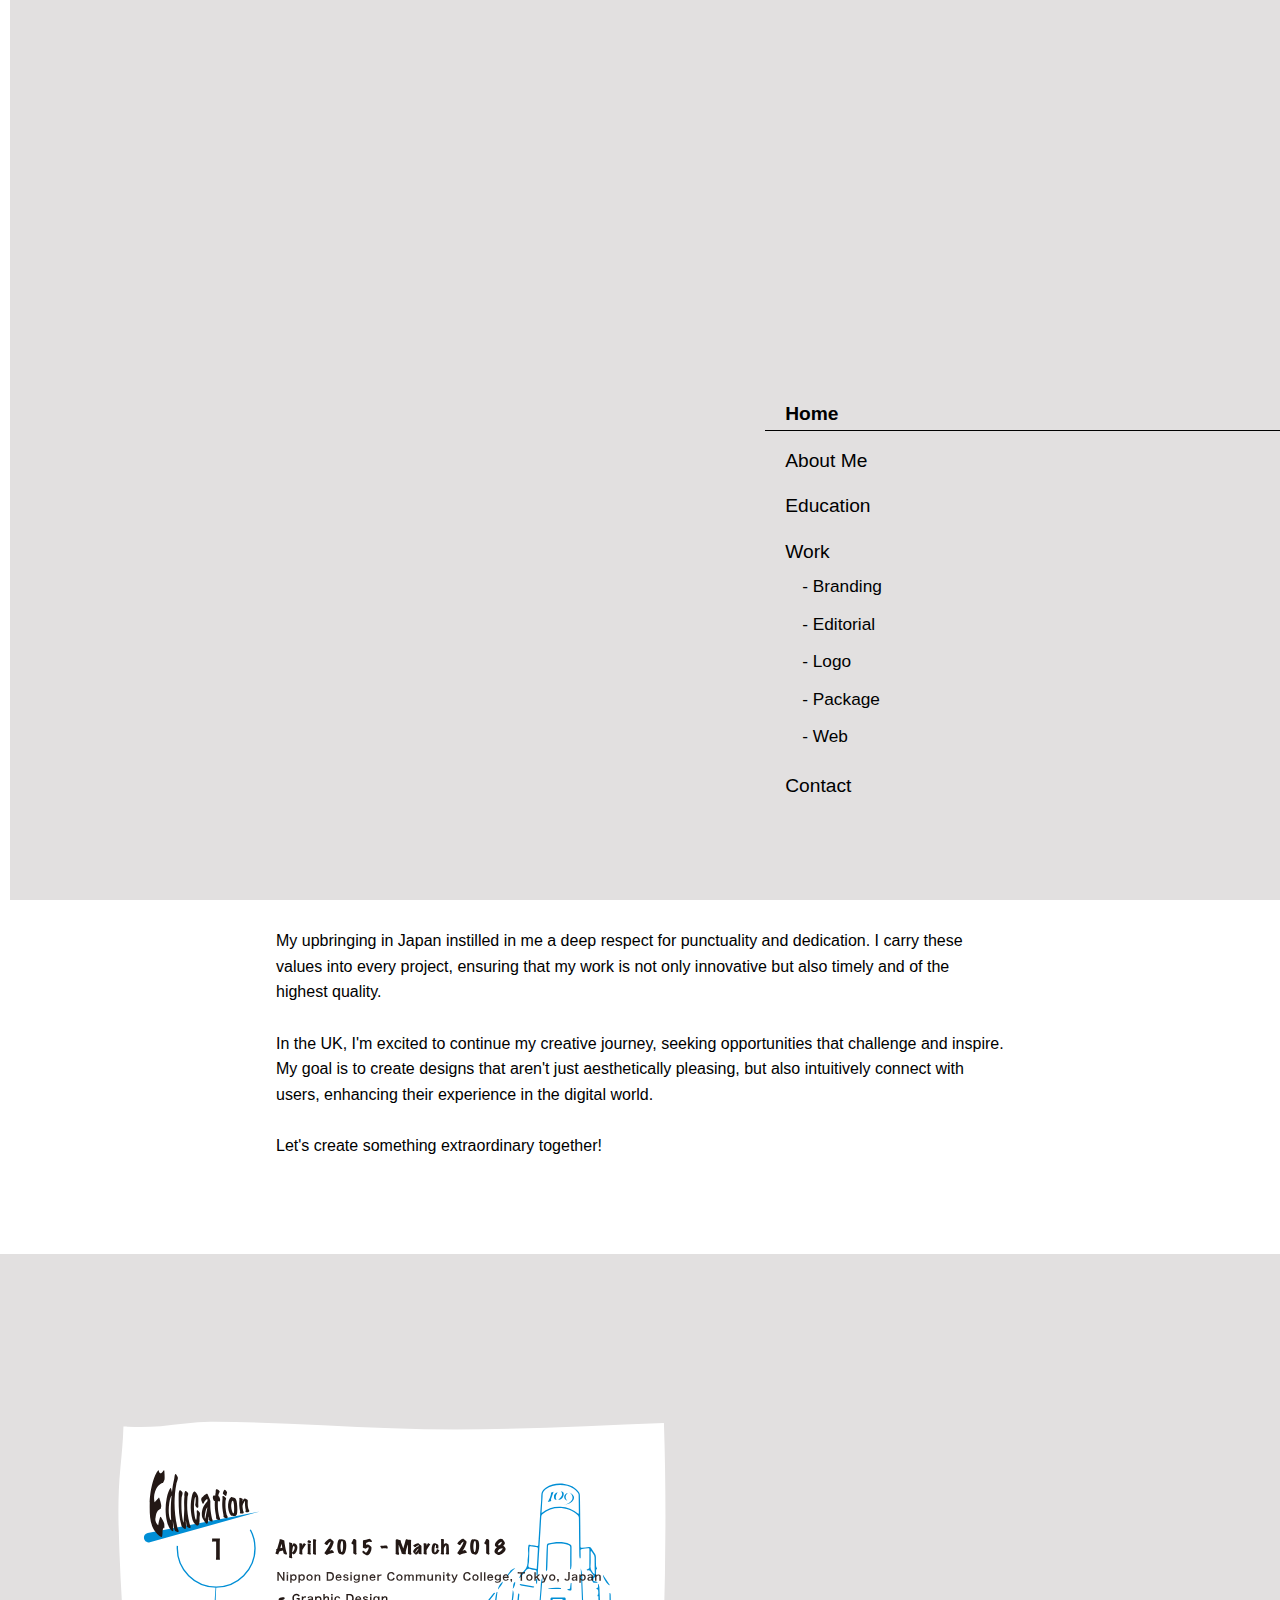
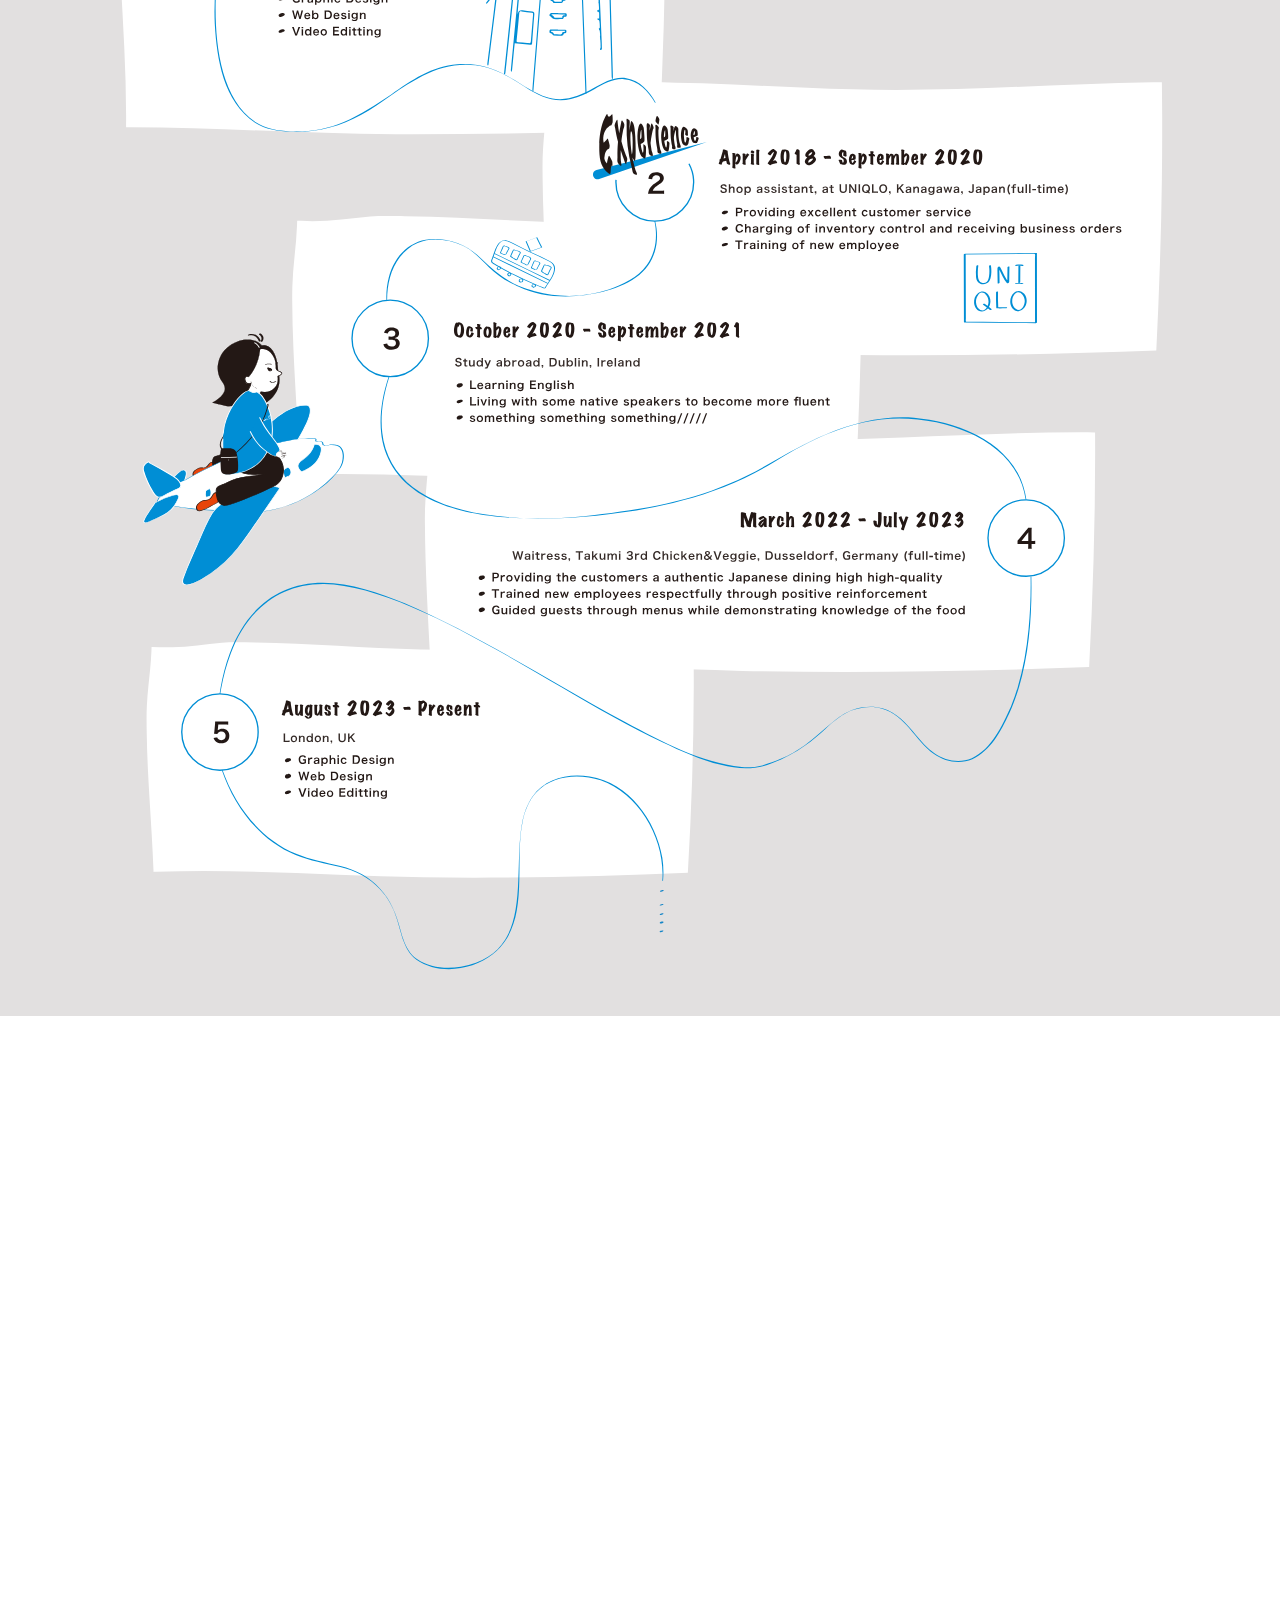
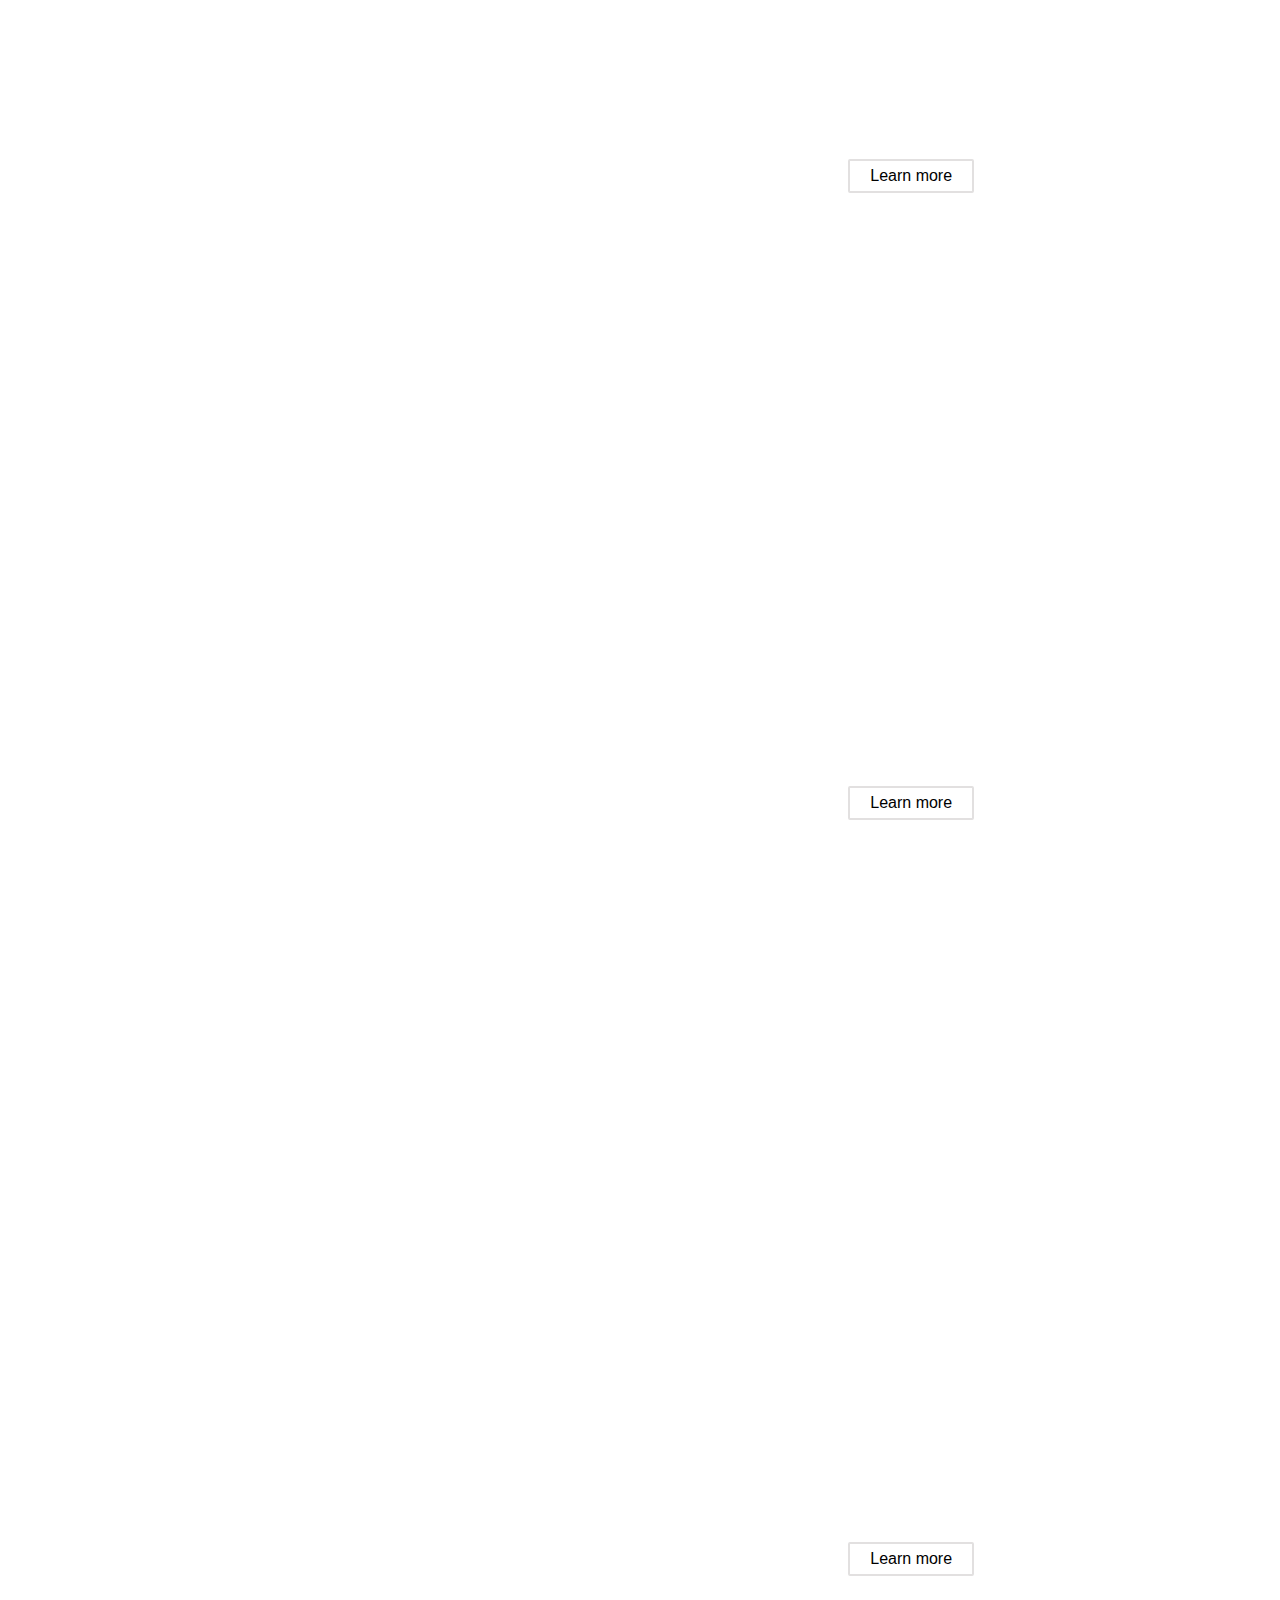
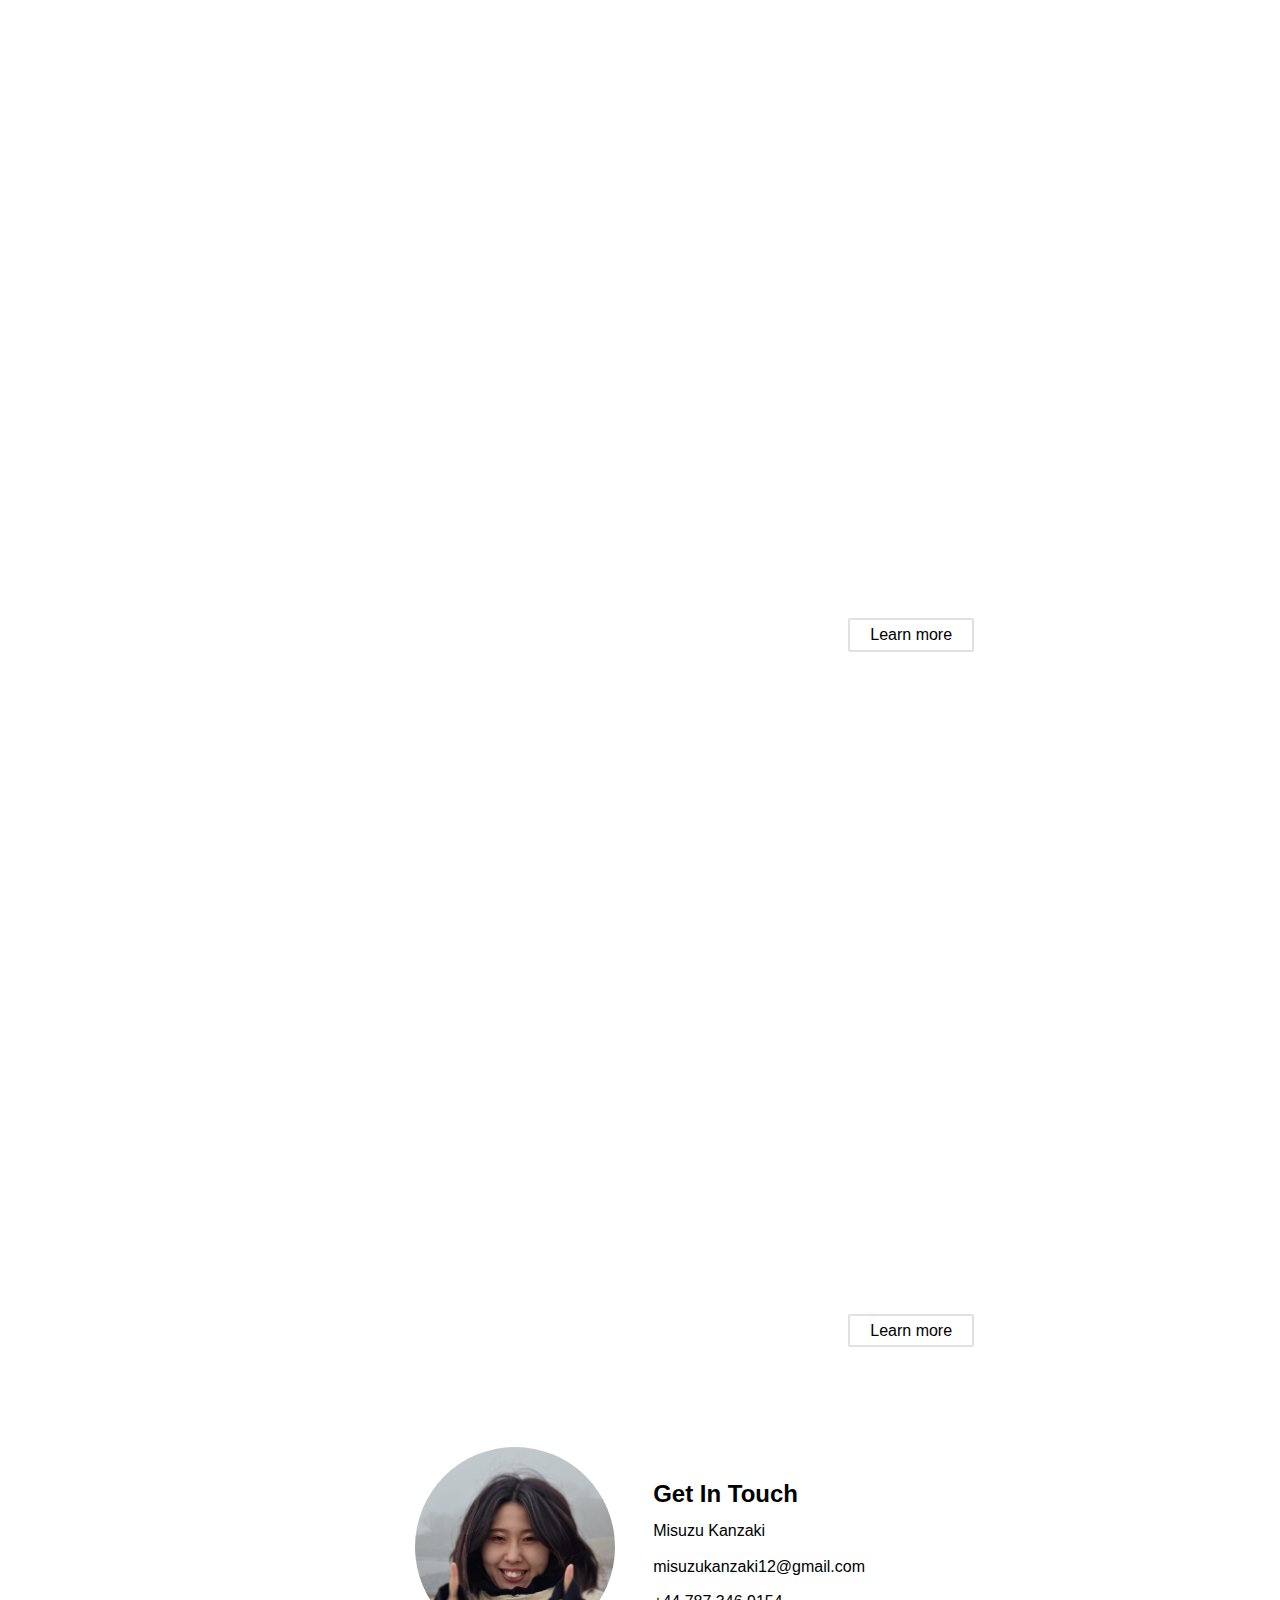
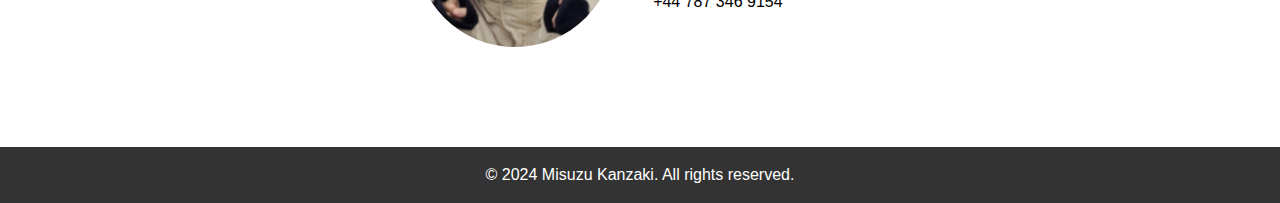
==== commit a013b84f: "updated side nav menu and spacing on asset 3 of branding, fixed learn more sizing on mobile and lice" ====
--- a/index.html
+++ b/index.html
@@ -28,7 +28,7 @@
       <div id="menucontainer">
         <div id="togglebutton" class="hamburger" onclick="togglemenu()">☰</div>
         <ul id="navmenu" class="hidemenu">
-          <li><a href="#home">Home</a></li>
+          <li style="font-weight: 700; border-bottom:1px solid black;"><a href="#home">Home</a></li>
           <li><a href="#about">About Me</a></li>
           <li><a href="#education">Education</a></li>
           <li><a href="#work">Work</a></li>
--- a/style/global.css
+++ b/style/global.css
@@ -130,12 +130,6 @@
     transition: all ease-in-out 0.3s;
 }
 
-#navmenu li:first-child {
-  padding: 5px 0px;
-  border-bottom: 1px solid black;
-  font-weight: 700;
-}
-
 #navmenu li a:first-child {
   padding-bottom: 0px;
 }
--- a/style/index.css
+++ b/style/index.css
@@ -228,6 +228,11 @@
 
   #asset2 {
     display: block;
+    z-index: 999;
+  }
+
+  #asset3 {
+    margin-top: 50px;
   }
 
   #work {
@@ -249,10 +254,13 @@
   .learn-more {
     margin-right: 0%;
     margin-bottom: 40px;
+    font-size: 0.8em;
+    padding: 0 10px;
   }
 
   #contact {
-    padding: 50px;
+    margin: 0px 0px;
+    padding: 0px 50px 40px;
   }
 
   #contact h2 {
@@ -268,6 +276,10 @@
     height: 100px; 
     border-radius: 50%; 
   }
+
+  footer p {
+    font-size: 0.5em;
+  }
 }
 
 @keyframes flashAnimation {
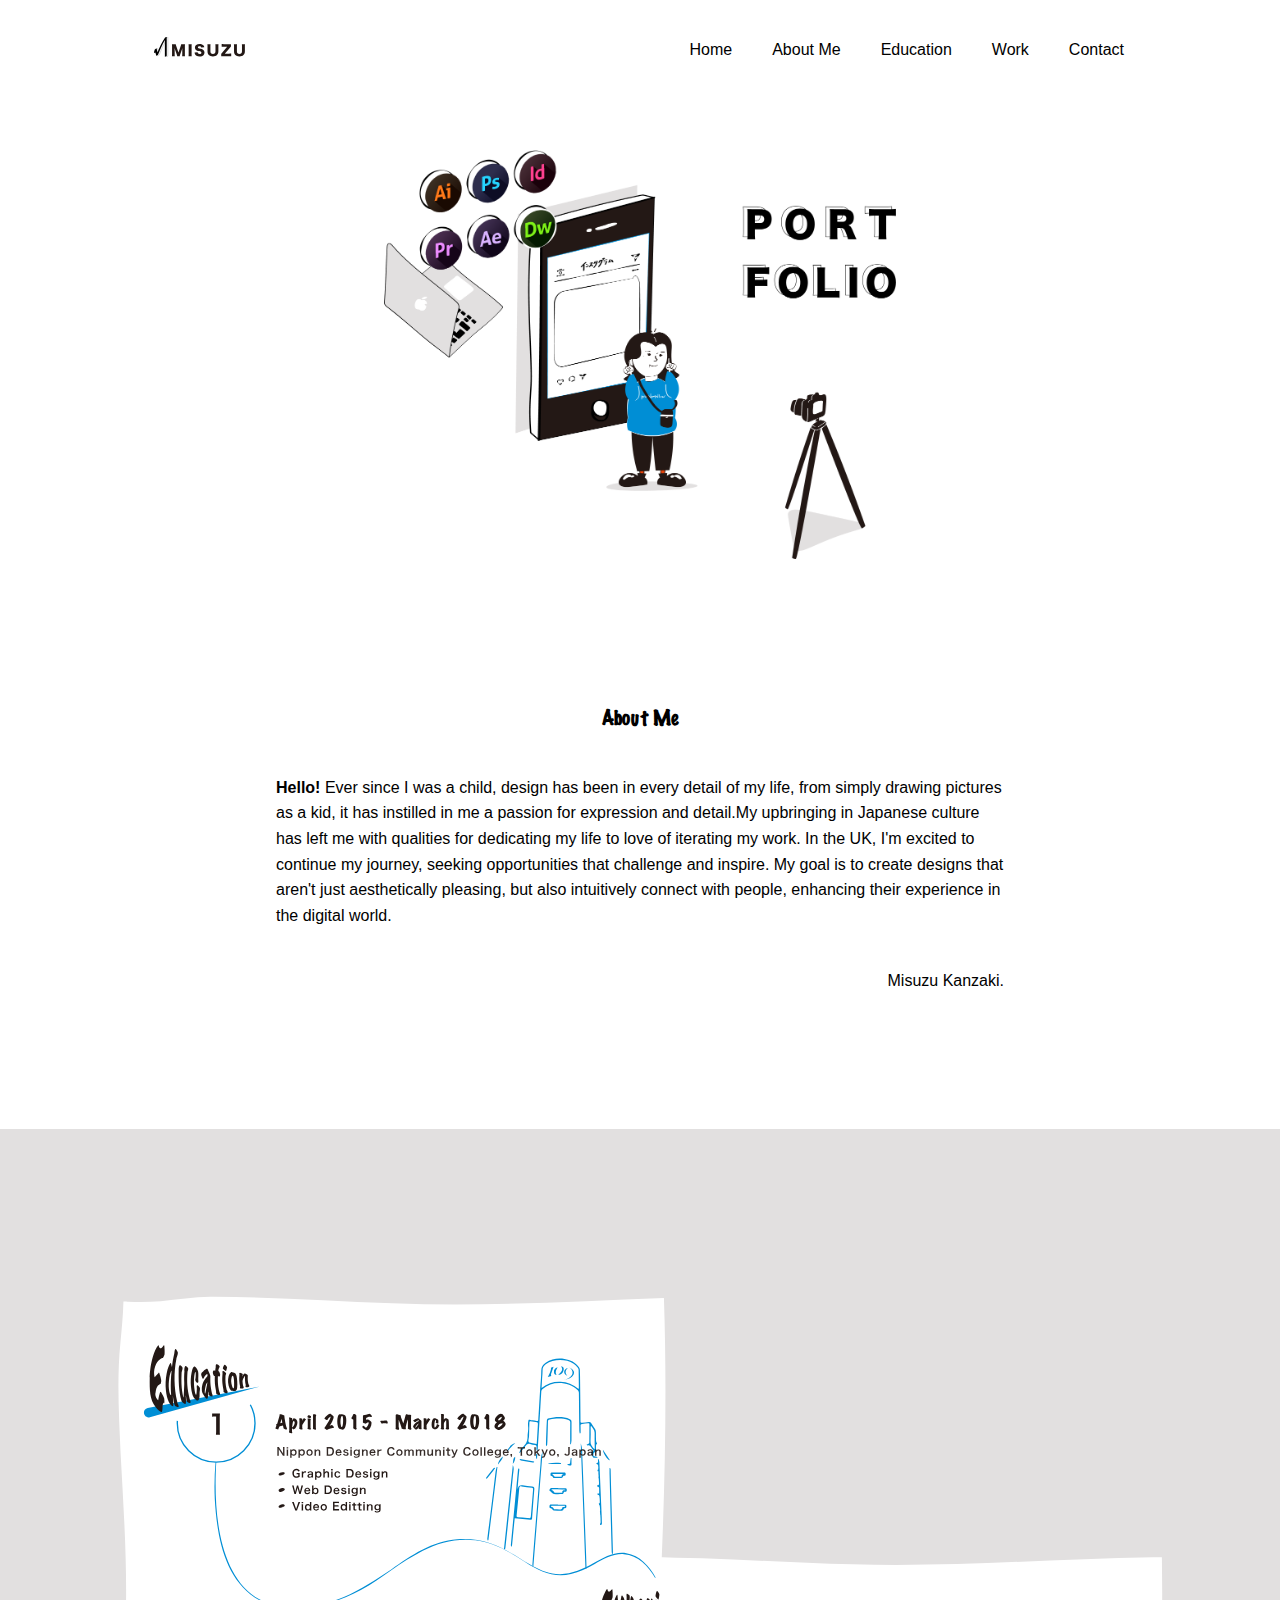
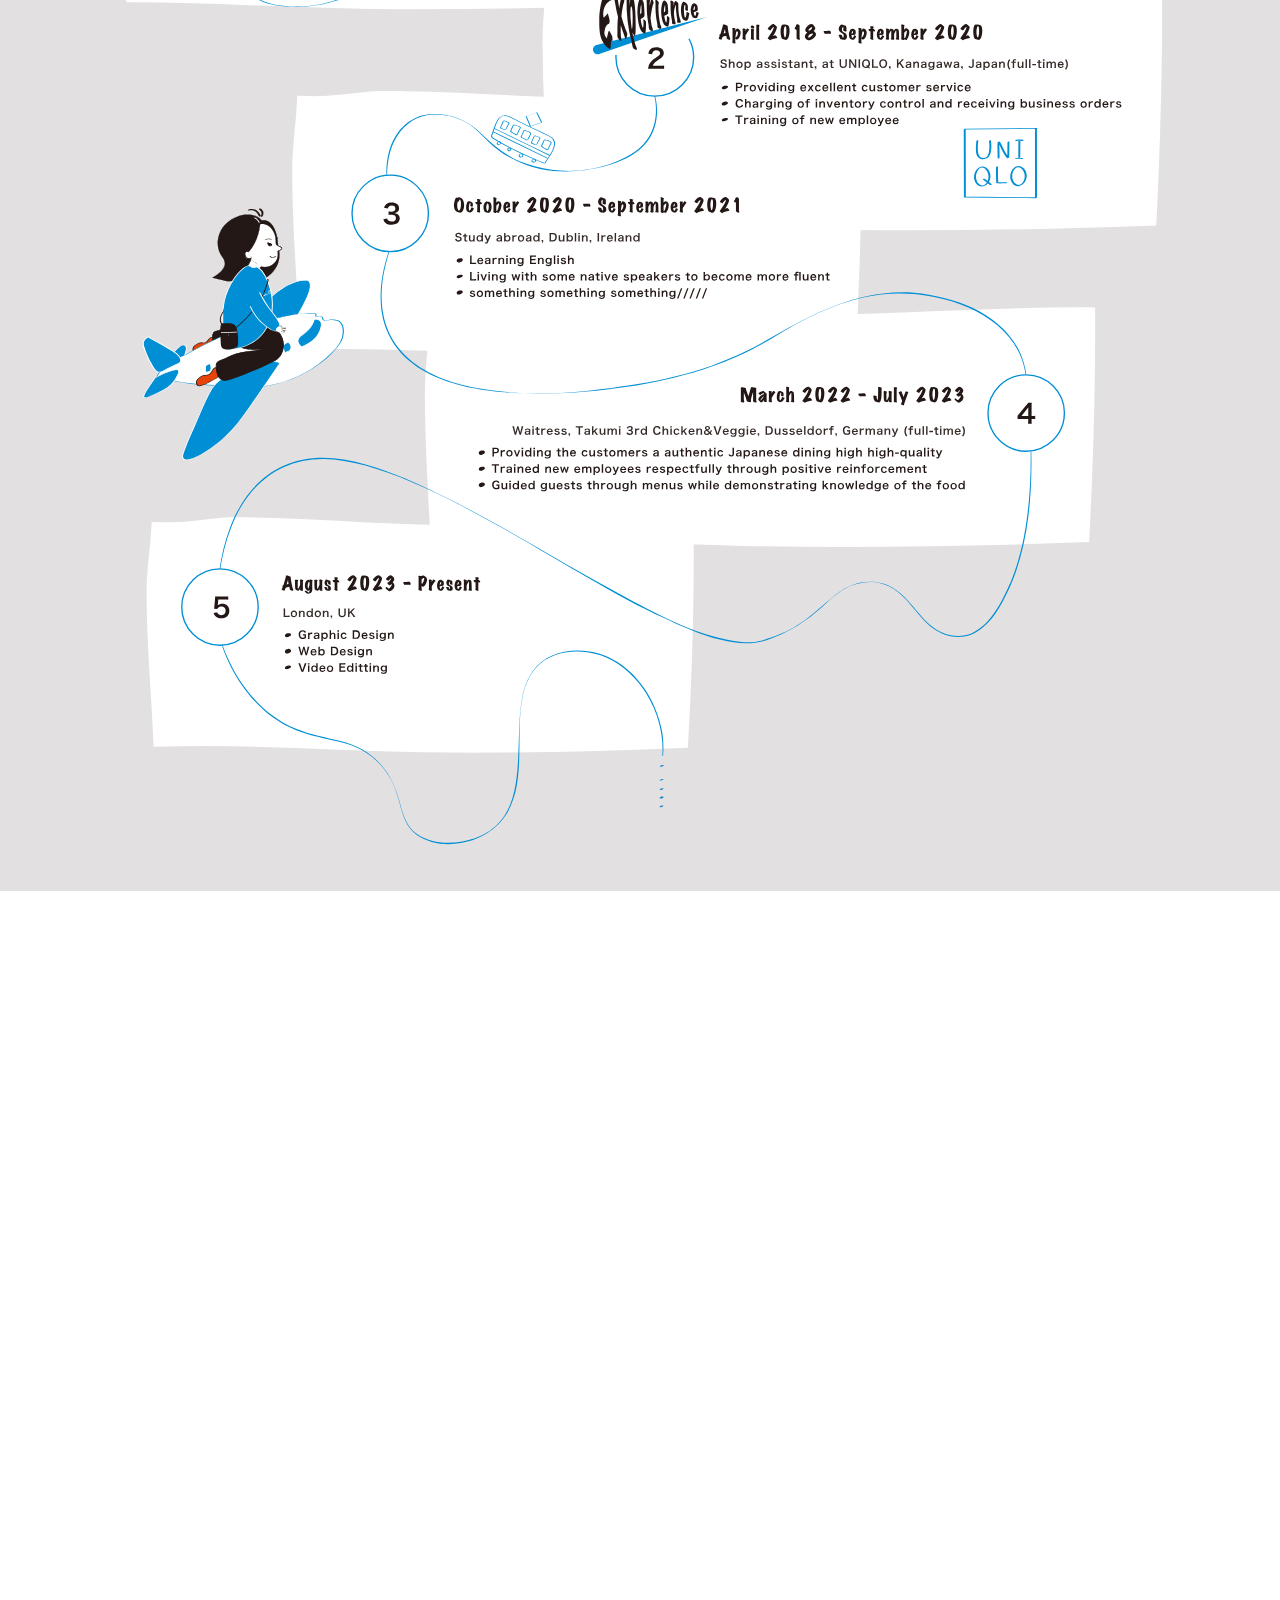
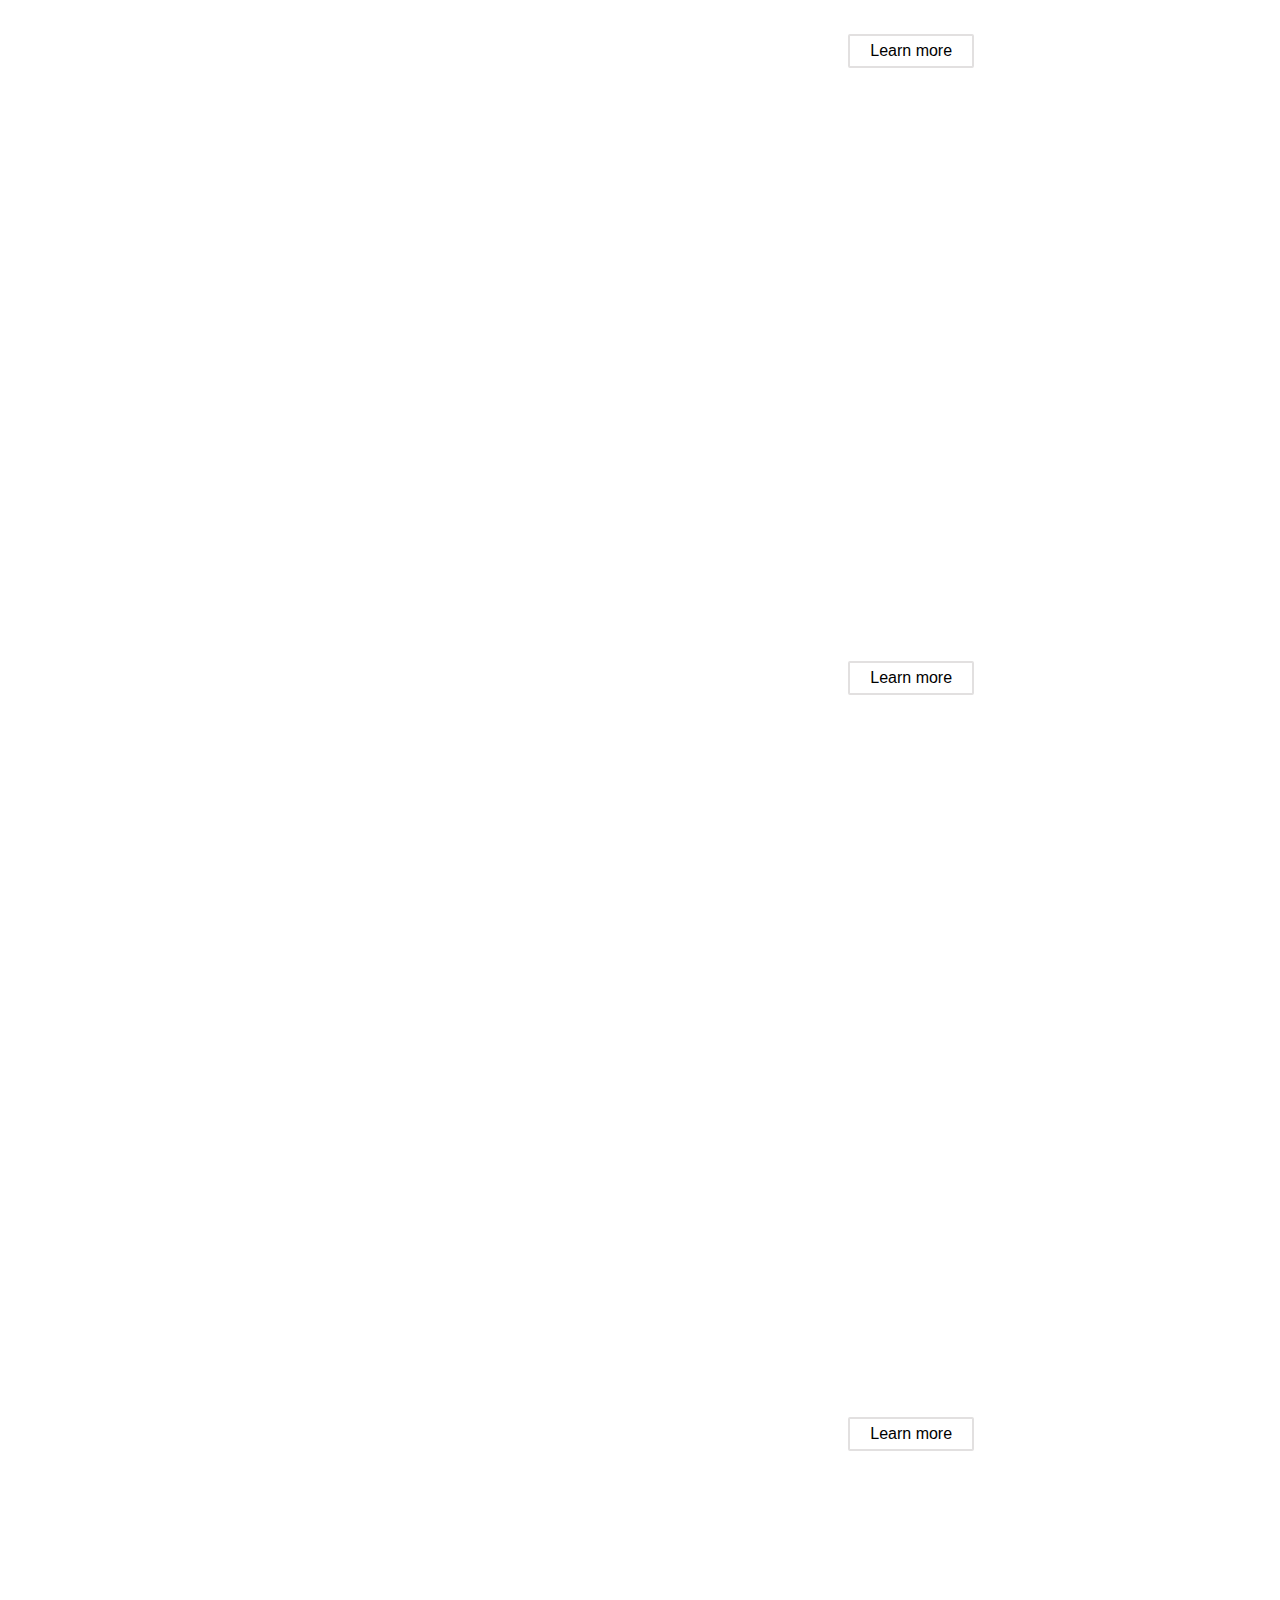
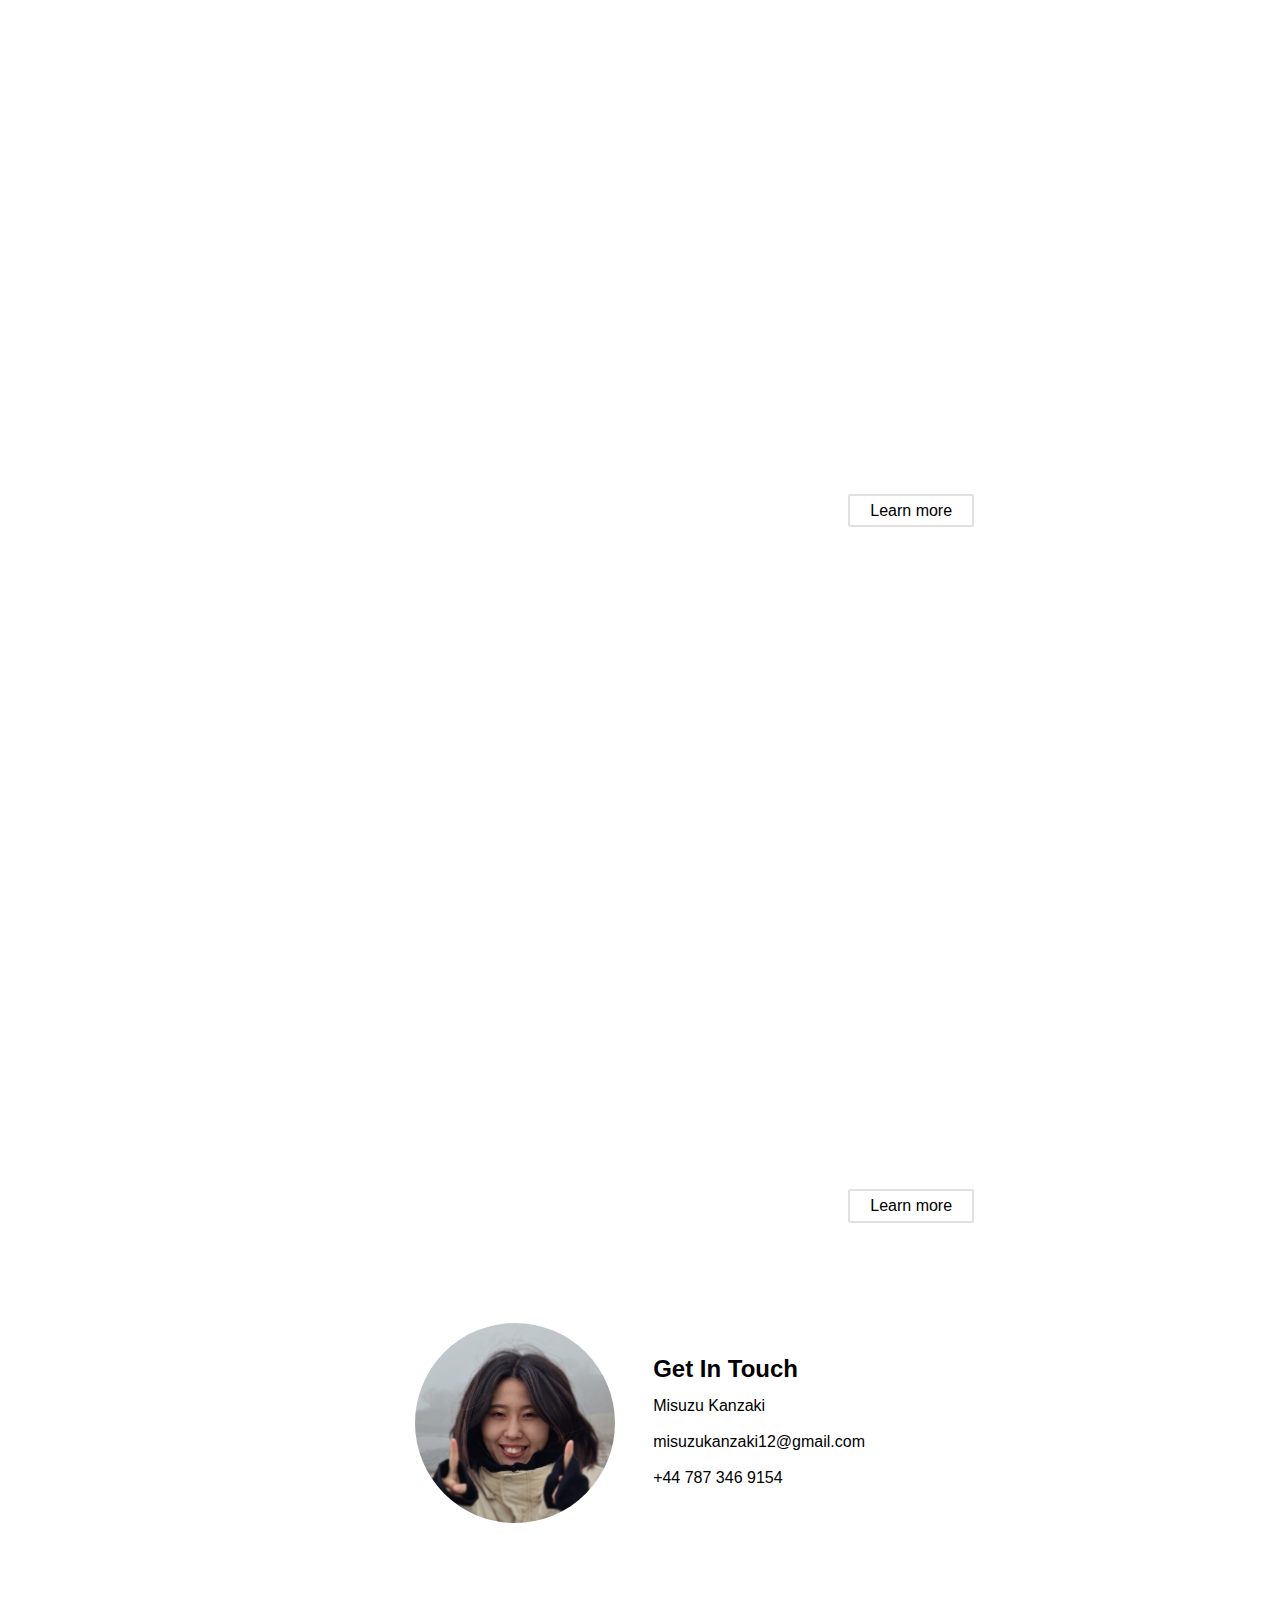
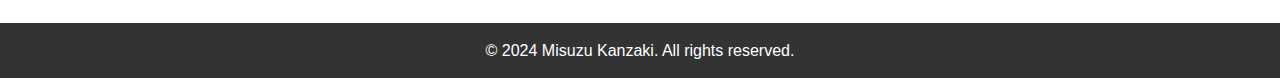
==== commit 5435dad9: "About me update" ====
--- a/index.html
+++ b/index.html
@@ -58,13 +58,8 @@
         <h2>About Me</h2>
         <div class="content-wrapper">
           <p>
-            <strong>Hello!</strong> I'm Misuzu Kanzaki, a creative spirit whose journey has led me from the vibrant landscapes of Japan to the rich cultural tapestries of Ireland and Germany, and finally to the UK, where I've found my calling.Born in 1996, I've always been fascinated by the interplay of visuals and user experience. This passion has blossomed into a thriving career in graphic design, UX design, and video editing. My work is a blend of meticulous Japanese precision and a boundless zest for exploring new creative horizons.
-
-            <br><br>My upbringing in Japan instilled in me a deep respect for punctuality and dedication. I carry these values into every project, ensuring that my work is not only innovative but also timely and of the highest quality.
-
-            <br><br>In the UK, I'm excited to continue my creative journey, seeking opportunities that challenge and inspire. My goal is to create designs that aren't just aesthetically pleasing, but also intuitively connect with users, enhancing their experience in the digital world.
-
-            <br><br>Let's create something extraordinary together!
+            <strong>Hello!</strong> Ever since I was a child, design has been in every detail of my life, from simply drawing pictures as a kid, it has instilled in me a passion for expression and detail.My upbringing in Japanese culture has left me with qualities for dedicating my life to love of iterating my work. In the UK, I'm excited to continue my journey, seeking opportunities that challenge and inspire. My goal is to create designs that aren't just aesthetically pleasing, but also intuitively connect with people, enhancing their experience in the digital world.
+            <p style="text-align: right;font-family:'Franklin Gothic Medium', 'Arial Narrow', Arial, sans-serif;">Misuzu Kanzaki.</p>
           </p>
         </div>
       </section>
--- a/style/index.css
+++ b/style/index.css
@@ -213,6 +213,23 @@
     margin: 0;
   }
 
+  #flash {
+    width: 6%;  /* Adjust sizing relative to container */
+    top: 56%;   /* Adjust positioning */
+    left: 73%;
+    animation: whiteFlashAnimation 1s forwards;
+    animation-delay: 0.6s;
+  }
+
+  #character {
+    width: 16%;  /* Adjust sizing relative to container */
+    top: 42%;
+    left: 42%;
+    transform: translate(-50%, -50%);
+    animation: characterFadeIn 2s forwards;
+    animation-delay: 1.7s;
+  }
+
   #about {
     width: 100%;
   }
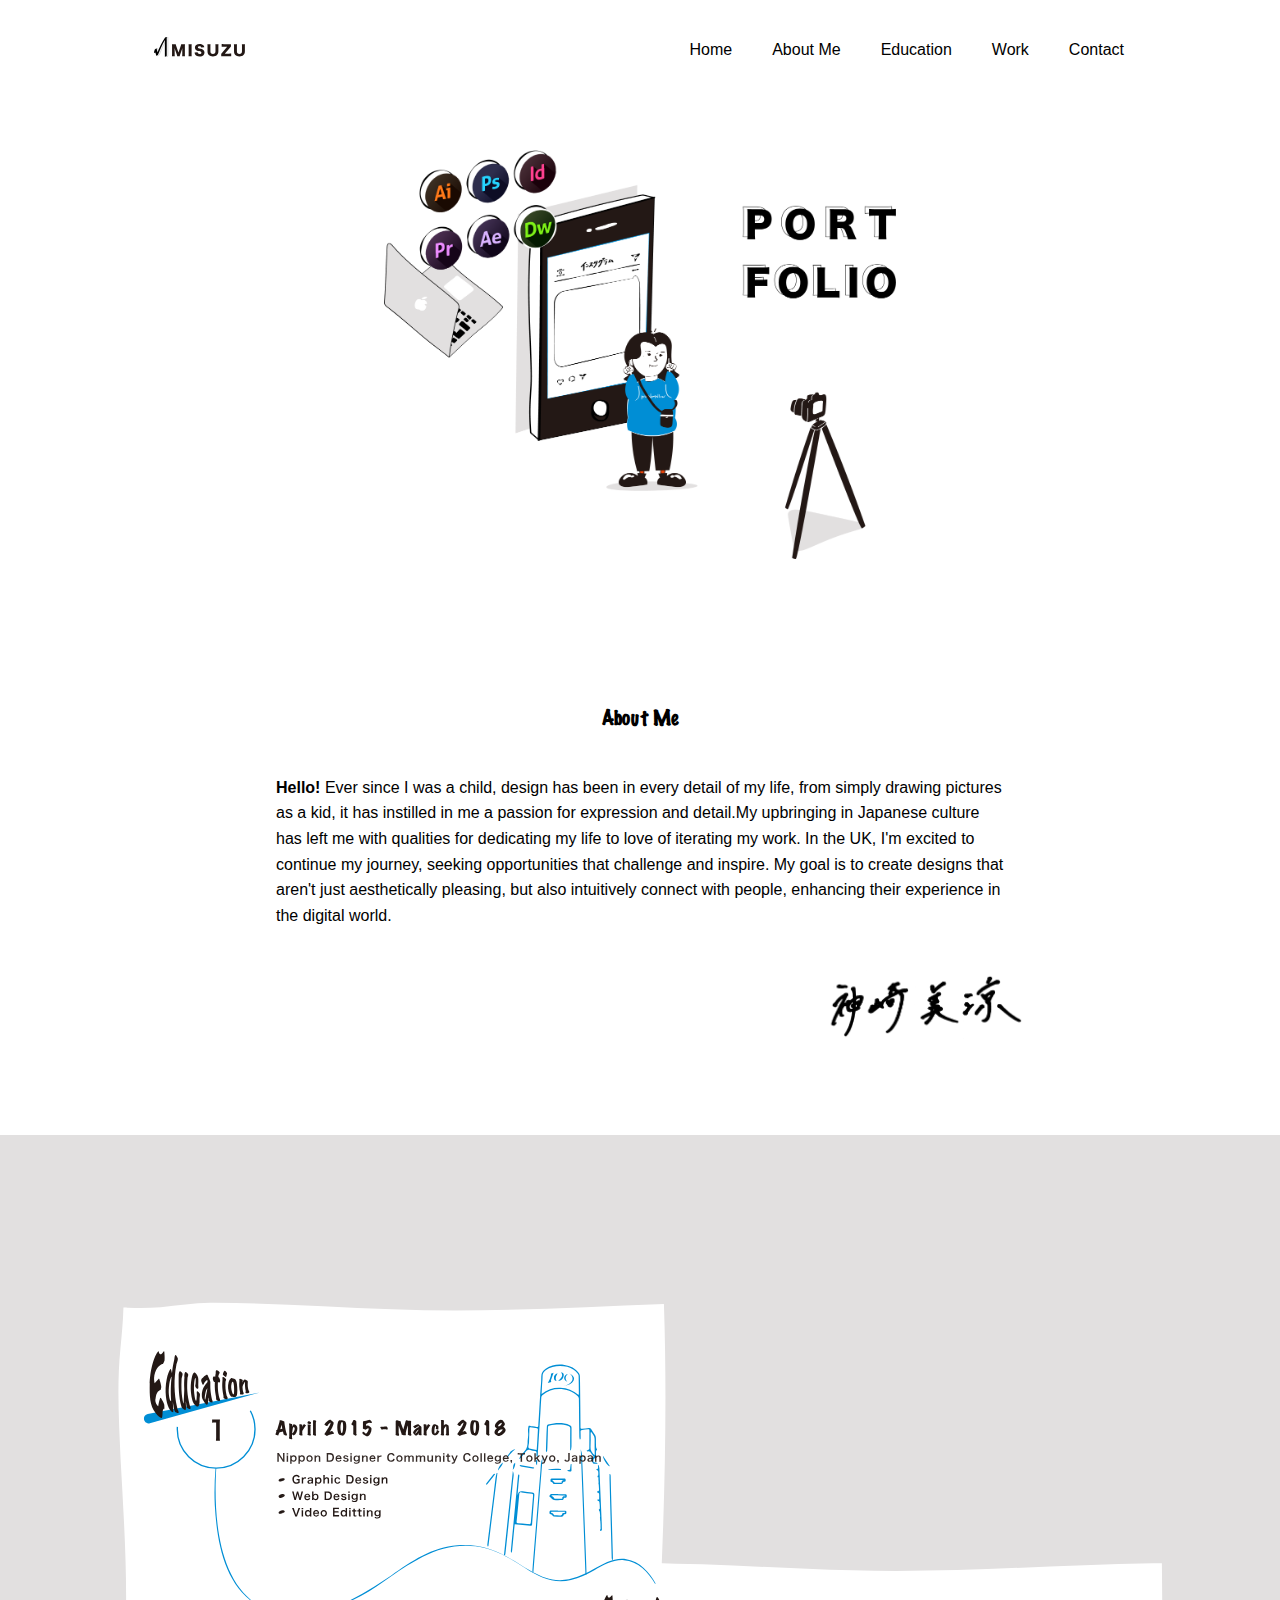
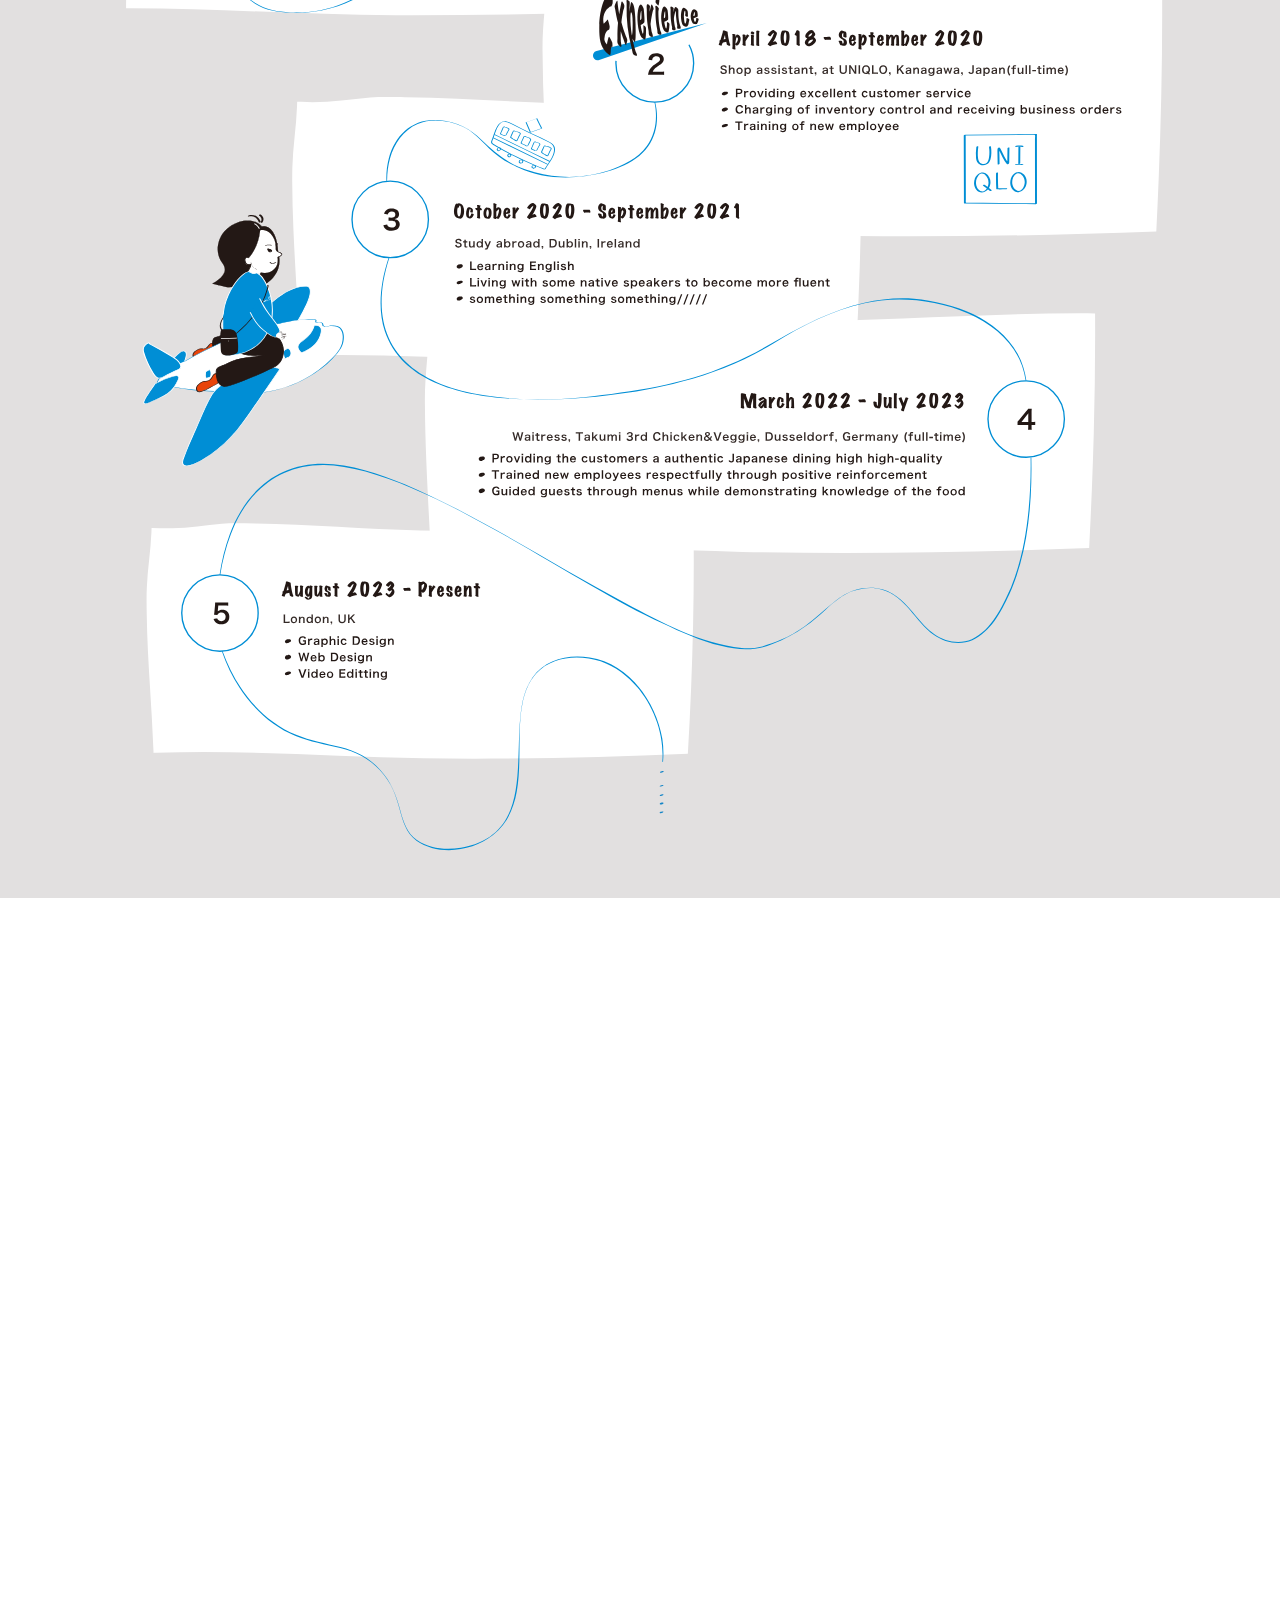
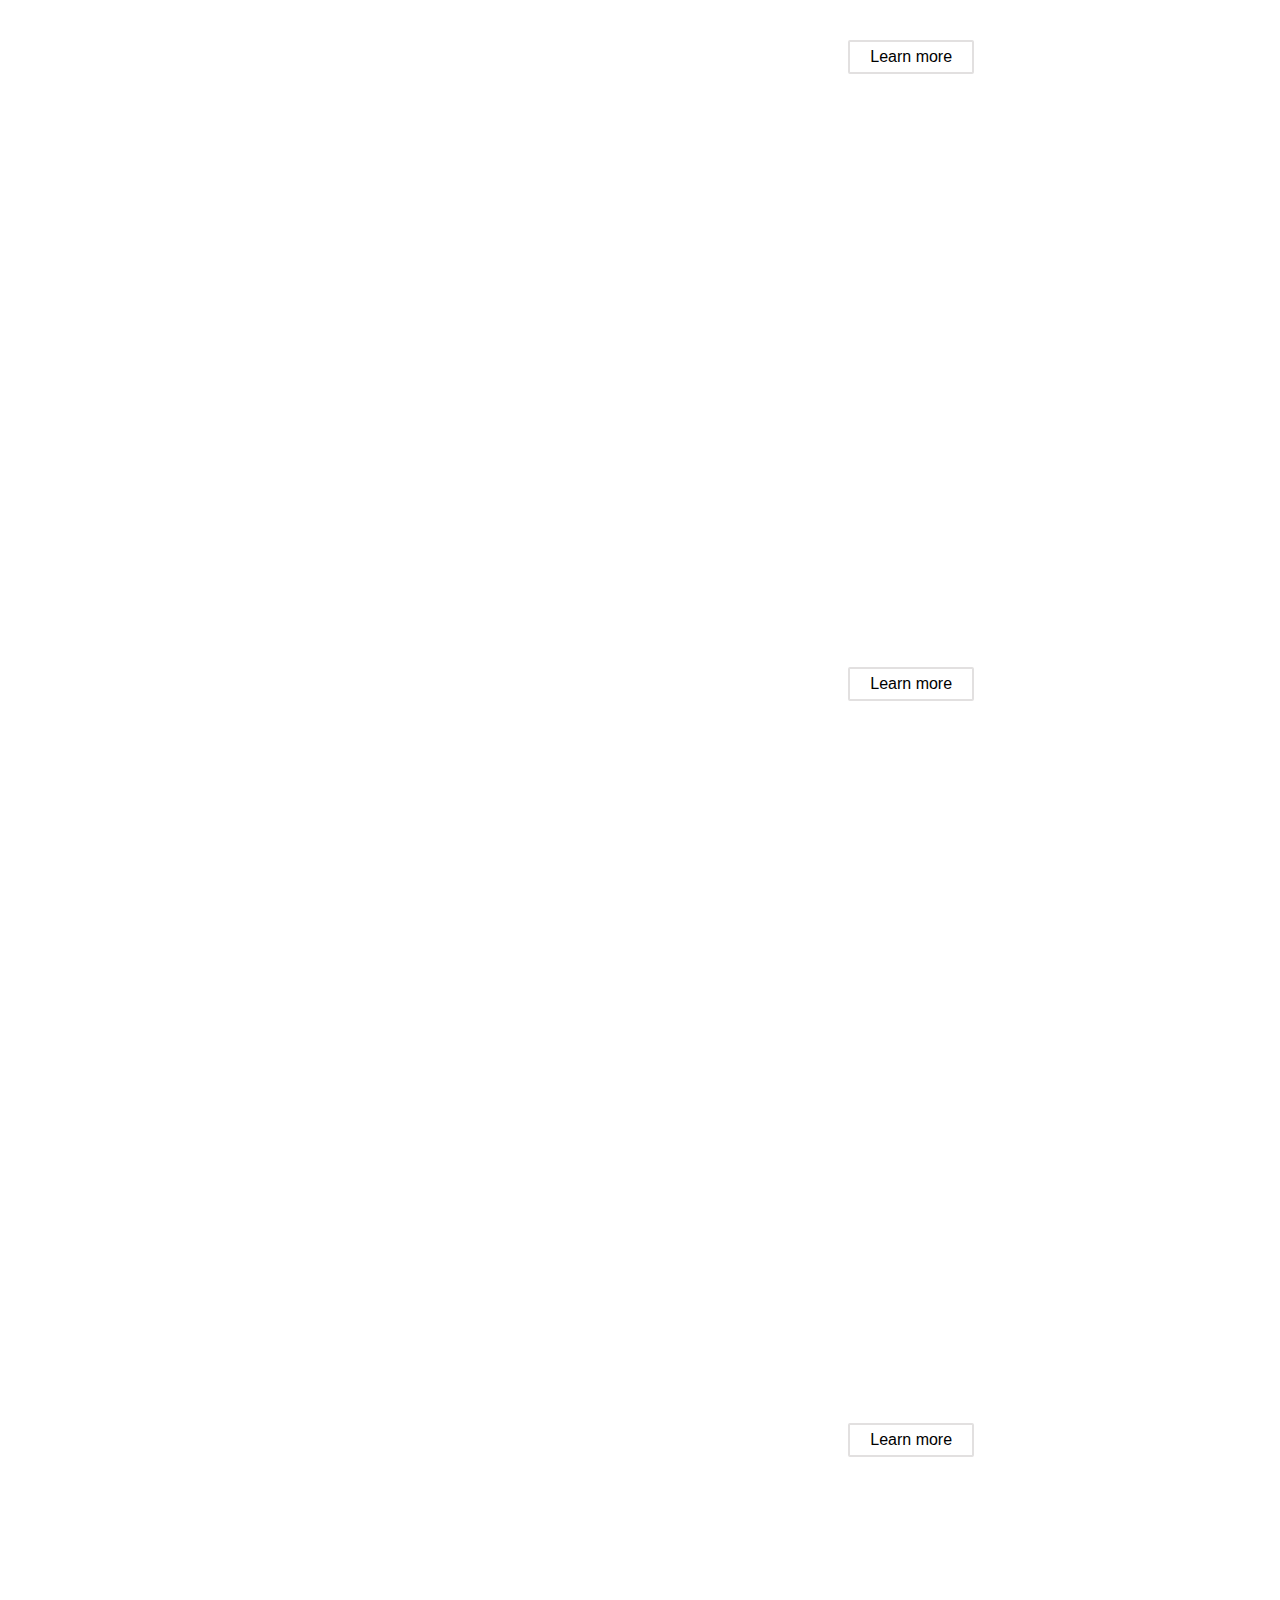
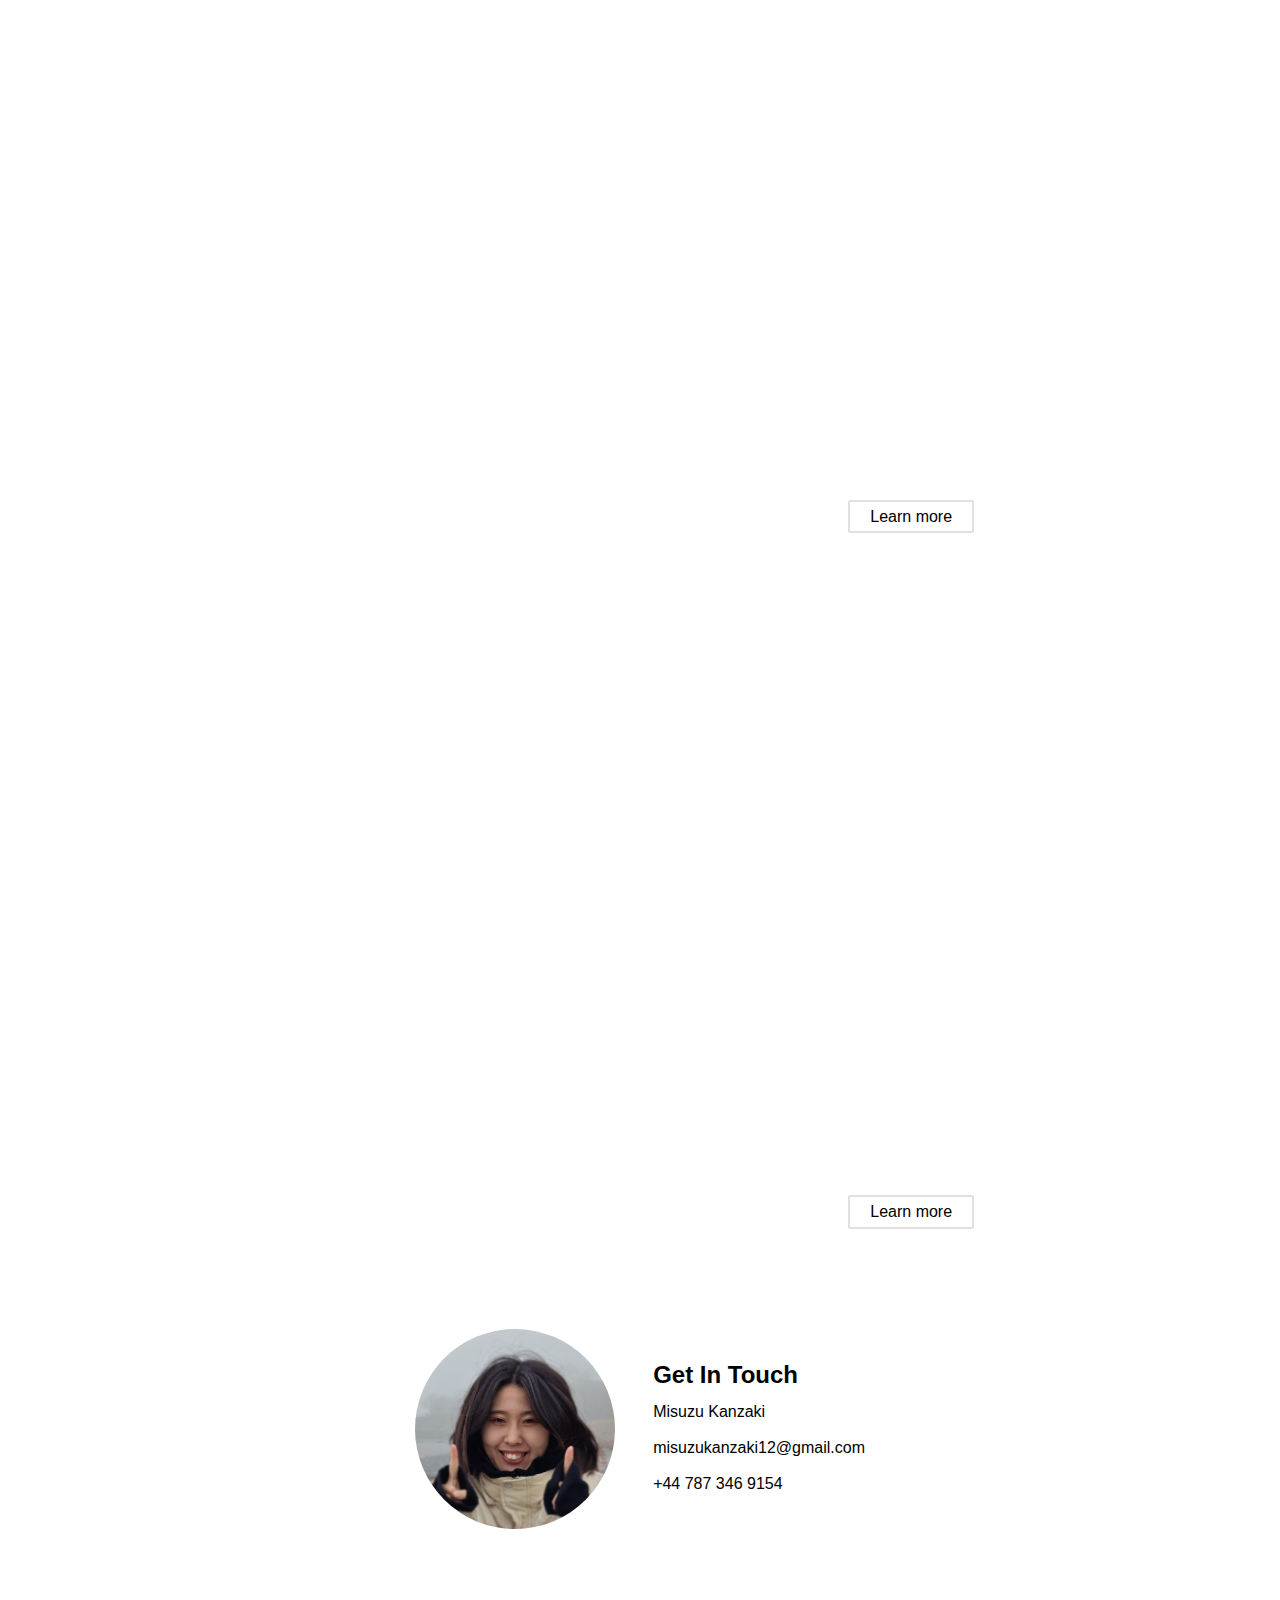
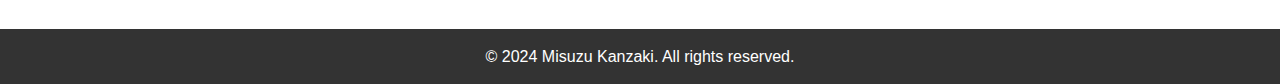
==== commit c4732ea9: "added signature in about section" ====
--- a/index.html
+++ b/index.html
@@ -59,8 +59,8 @@
         <div class="content-wrapper">
           <p>
             <strong>Hello!</strong> Ever since I was a child, design has been in every detail of my life, from simply drawing pictures as a kid, it has instilled in me a passion for expression and detail.My upbringing in Japanese culture has left me with qualities for dedicating my life to love of iterating my work. In the UK, I'm excited to continue my journey, seeking opportunities that challenge and inspire. My goal is to create designs that aren't just aesthetically pleasing, but also intuitively connect with people, enhancing their experience in the digital world.
-            <p style="text-align: right;font-family:'Franklin Gothic Medium', 'Arial Narrow', Arial, sans-serif;">Misuzu Kanzaki.</p>
           </p>
+          <img id="signature" src="images/web/signature.png" alt="signature">
         </div>
       </section>
 
--- a/style/index.css
+++ b/style/index.css
@@ -85,9 +85,9 @@
 
 #about img {
   max-width: 200px;
-  box-shadow: #333;
-  margin: 20px 0px;
-  border-radius: 100%;
+  float: right;
+  padding: 20px 0;
+  margin: 0;
 }
 
 #about h2 {
